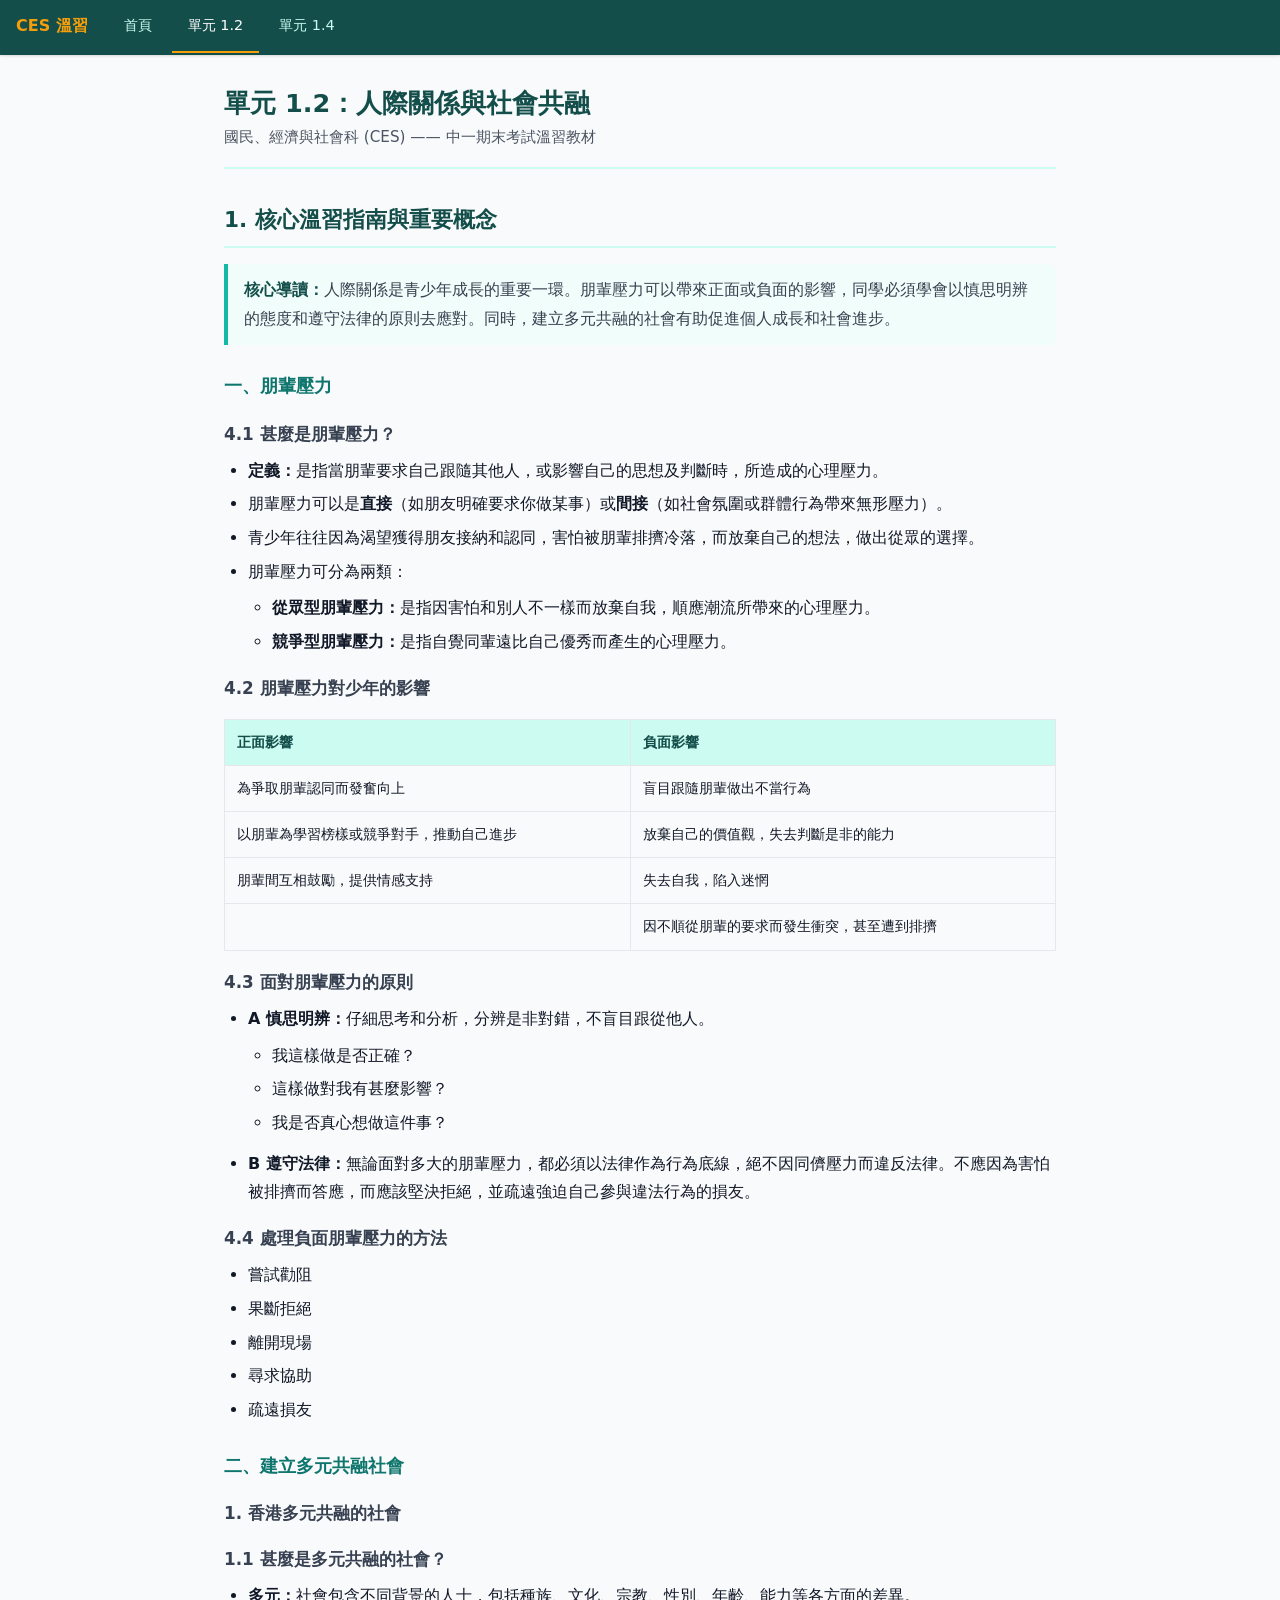
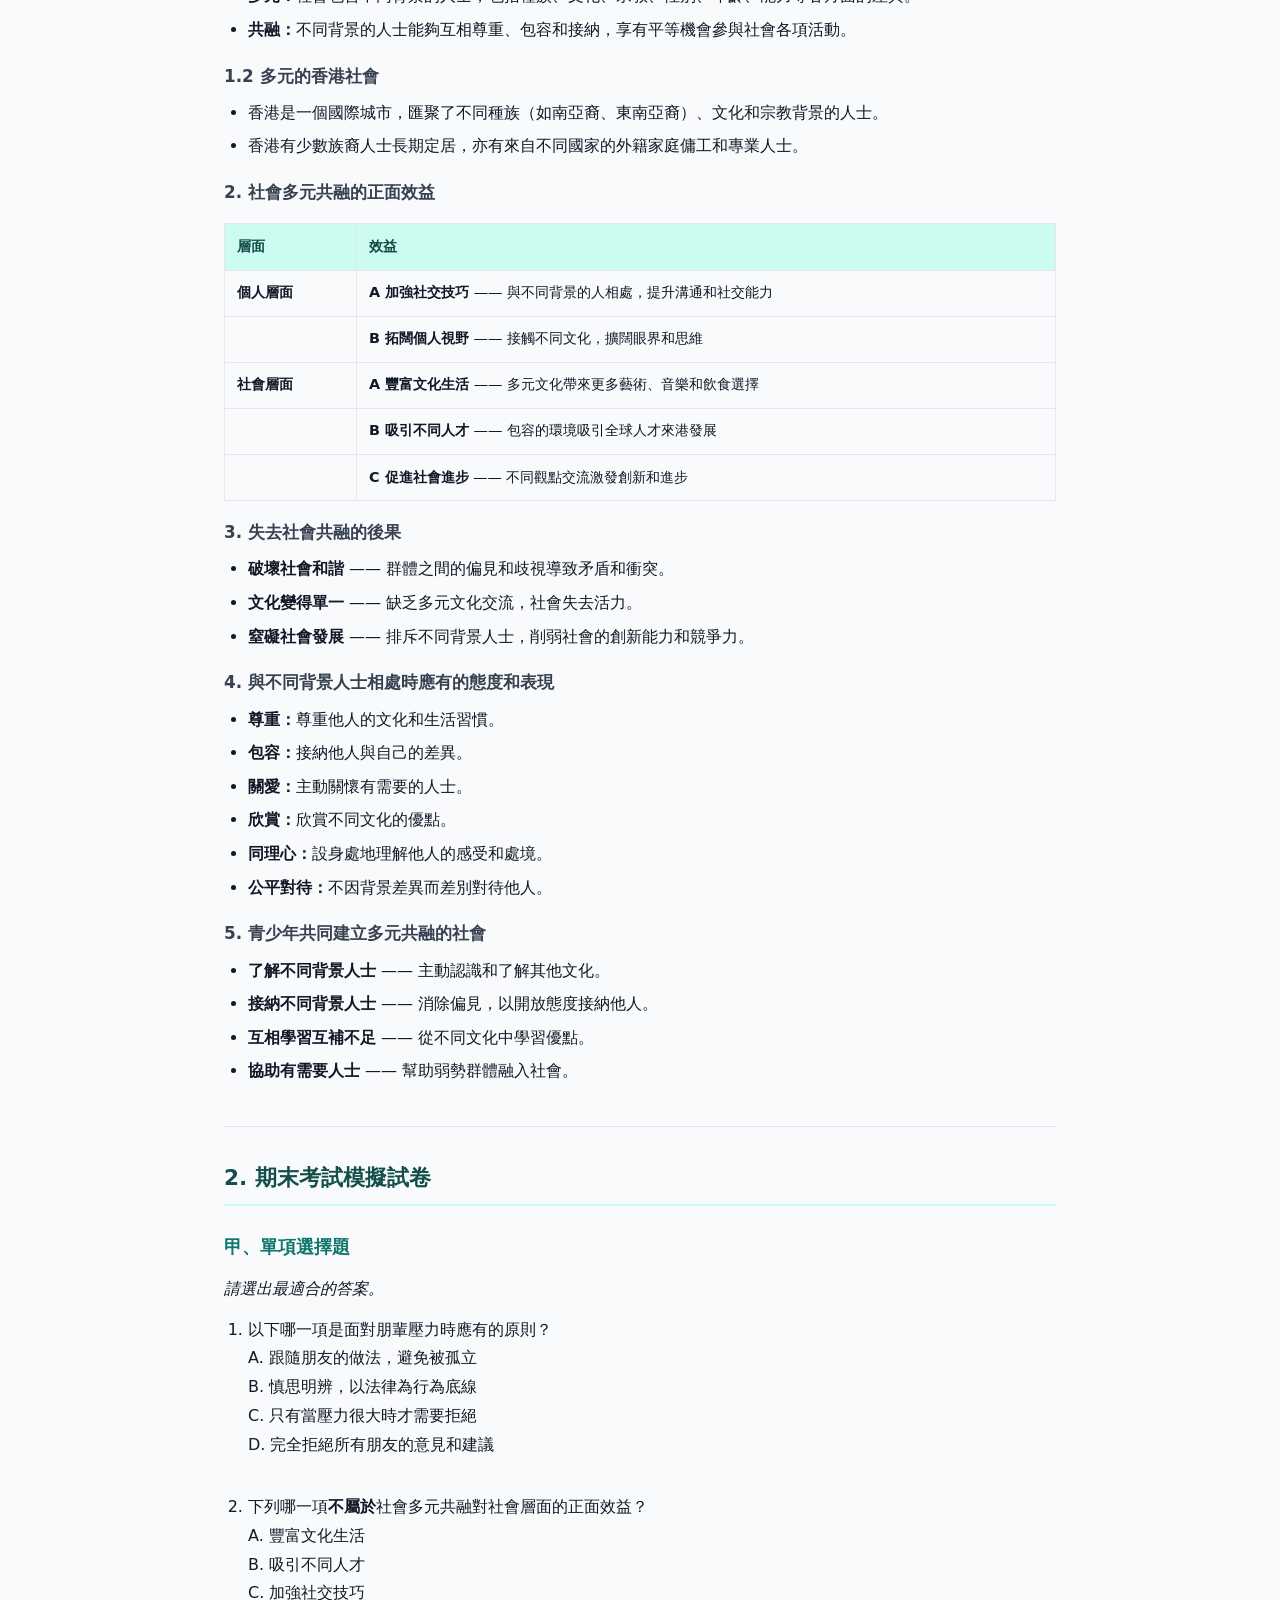
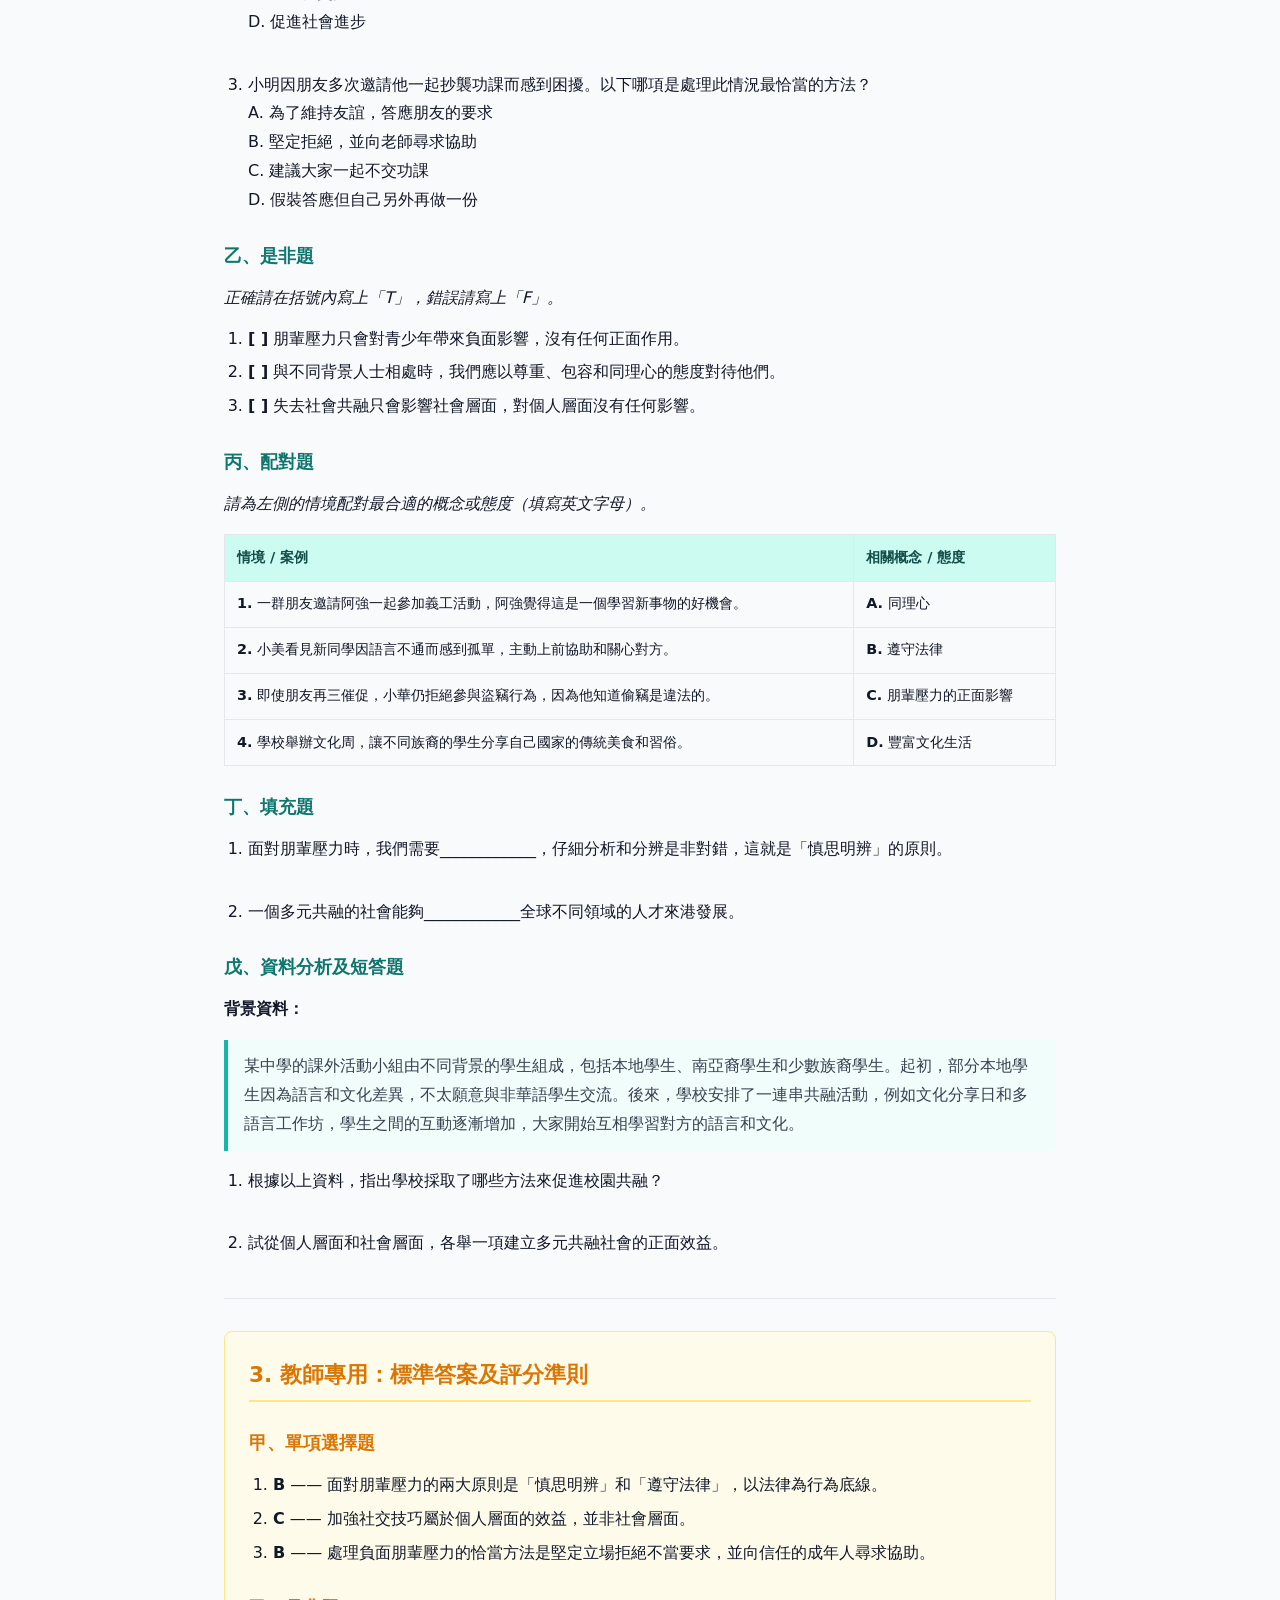
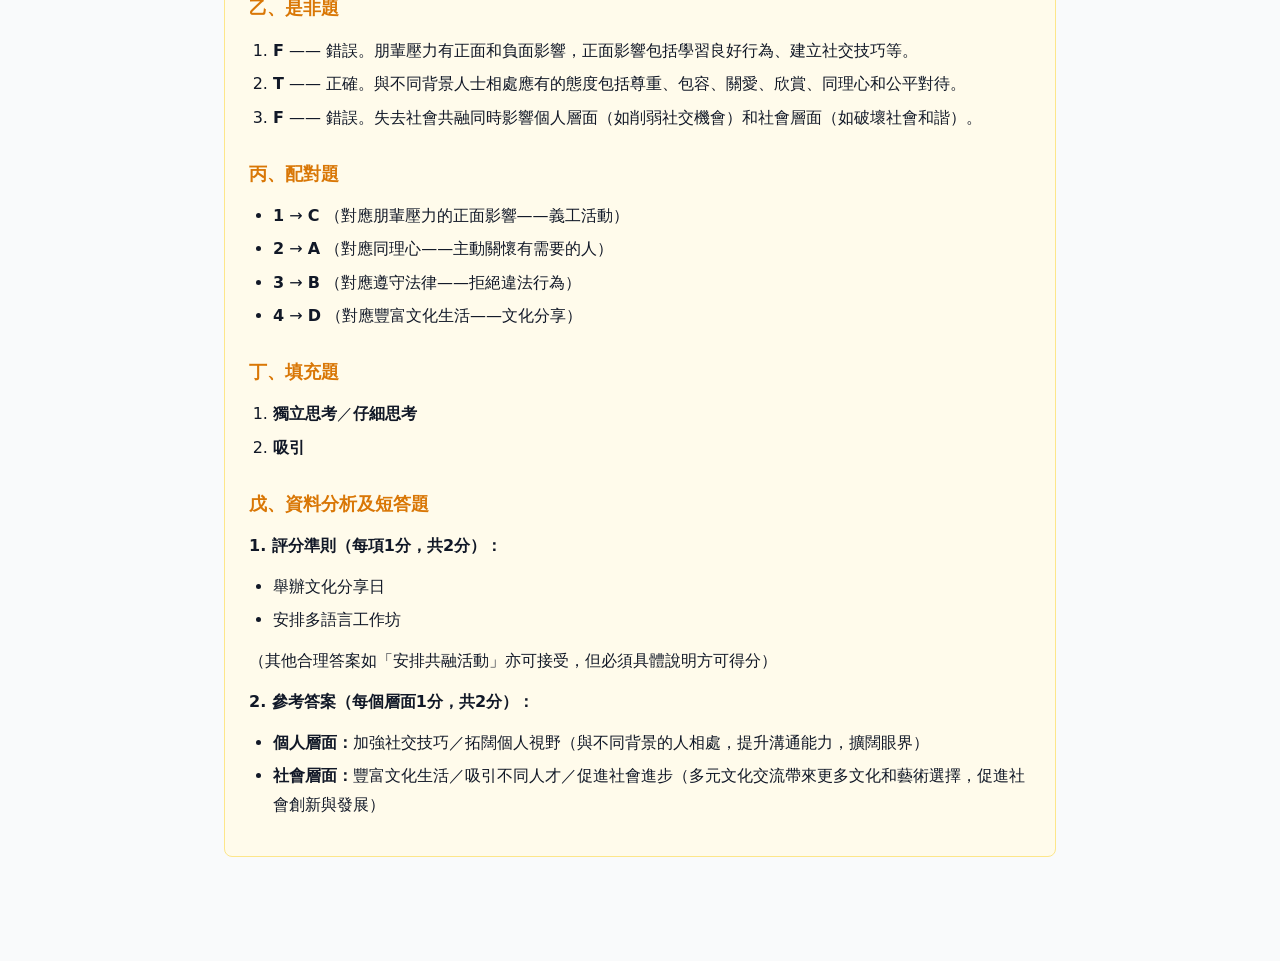
==== units/unit1-2.html @ 9569ae77 "Initial commit: CES study materials with PWA site" ====
<!DOCTYPE html>
<html lang="zh-HK">
<head>
  <meta charset="UTF-8">
  <meta name="viewport" content="width=device-width, initial-scale=1.0">
  <title>單元 1.2 — 人際關係與社會共融 | CES 溫習</title>
  <link rel="stylesheet" href="../styles/main.css">
  <link rel="manifest" href="../manifest.json">
  <meta name="theme-color" content="#134e4a">
  <link rel="icon" href="data:image/svg+xml,%3Csvg xmlns='http://www.w3.org/2000/svg' viewBox='0 0 32 32'%3E%3Crect width='32' height='32' rx='6' fill='%23134e4a'/%3E%3Ctext x='16' y='24' text-anchor='middle' font-size='20' font-family='sans-serif' font-weight='bold' fill='%23f59e0b'%3EC%3C/text%3E%3C/svg%3E">
  <script>
    if ('serviceWorker' in navigator) {
      window.addEventListener('load', () => {
        navigator.serviceWorker.register('../sw.js');
      });
    }
  </script>
</head>
<body>

<nav class="top-nav">
  <span class="brand">CES 溫習</span>
  <a href="../index.html">首頁</a>
  <a href="unit1-2.html" class="active">單元 1.2</a>
  <a href="unit1-4.html">單元 1.4</a>
</nav>

<div class="container">

  <div class="page-header">
    <h1>單元 1.2：人際關係與社會共融</h1>
    <div class="subtitle">國民、經濟與社會科 (CES) —— 中一期末考試溫習教材</div>
  </div>

  <section>
    <h2>1. 核心溫習指南與重要概念</h2>

    <blockquote><strong>核心導讀：</strong>人際關係是青少年成長的重要一環。朋輩壓力可以帶來正面或負面的影響，同學必須學會以慎思明辨的態度和遵守法律的原則去應對。同時，建立多元共融的社會有助促進個人成長和社會進步。</blockquote>

    <h3>一、朋輩壓力</h3>

    <h4>4.1 甚麼是朋輩壓力？</h4>
    <ul>
      <li><strong>定義：</strong>是指當朋輩要求自己跟隨其他人，或影響自己的思想及判斷時，所造成的心理壓力。</li>
      <li>朋輩壓力可以是<strong>直接</strong>（如朋友明確要求你做某事）或<strong>間接</strong>（如社會氛圍或群體行為帶來無形壓力）。</li>
      <li>青少年往往因為渴望獲得朋友接納和認同，害怕被朋輩排擠冷落，而放棄自己的想法，做出從眾的選擇。</li>
      <li>朋輩壓力可分為兩類：
        <ul>
          <li><strong>從眾型朋輩壓力：</strong>是指因害怕和別人不一樣而放棄自我，順應潮流所帶來的心理壓力。</li>
          <li><strong>競爭型朋輩壓力：</strong>是指自覺同輩遠比自己優秀而產生的心理壓力。</li>
        </ul>
      </li>
    </ul>

    <h4>4.2 朋輩壓力對少年的影響</h4>
    <table>
      <thead><tr><th>正面影響</th><th>負面影響</th></tr></thead>
      <tbody>
        <tr><td>為爭取朋輩認同而發奮向上</td><td>盲目跟隨朋輩做出不當行為</td></tr>
        <tr><td>以朋輩為學習榜樣或競爭對手，推動自己進步</td><td>放棄自己的價值觀，失去判斷是非的能力</td></tr>
        <tr><td>朋輩間互相鼓勵，提供情感支持</td><td>失去自我，陷入迷惘</td></tr>
        <tr><td></td><td>因不順從朋輩的要求而發生衝突，甚至遭到排擠</td></tr>
      </tbody>
    </table>

    <h4>4.3 面對朋輩壓力的原則</h4>
    <ul>
      <li><strong>A 慎思明辨：</strong>仔細思考和分析，分辨是非對錯，不盲目跟從他人。
        <ul>
          <li>我這樣做是否正確？</li>
          <li>這樣做對我有甚麼影響？</li>
          <li>我是否真心想做這件事？</li>
        </ul>
      </li>
      <li><strong>B 遵守法律：</strong>無論面對多大的朋輩壓力，都必須以法律作為行為底線，絕不因同儕壓力而違反法律。不應因為害怕被排擠而答應，而應該堅決拒絕，並疏遠強迫自己參與違法行為的損友。</li>
    </ul>

    <h4>4.4 處理負面朋輩壓力的方法</h4>
    <ul>
      <li>嘗試勸阻</li>
      <li>果斷拒絕</li>
      <li>離開現場</li>
      <li>尋求協助</li>
      <li>疏遠損友</li>
    </ul>

    <h3>二、建立多元共融社會</h3>

    <h4>1. 香港多元共融的社會</h4>

    <h4>1.1 甚麼是多元共融的社會？</h4>
    <ul>
      <li><strong>多元：</strong>社會包含不同背景的人士，包括種族、文化、宗教、性別、年齡、能力等各方面的差異。</li>
      <li><strong>共融：</strong>不同背景的人士能夠互相尊重、包容和接納，享有平等機會參與社會各項活動。</li>
    </ul>

    <h4>1.2 多元的香港社會</h4>
    <ul>
      <li>香港是一個國際城市，匯聚了不同種族（如南亞裔、東南亞裔）、文化和宗教背景的人士。</li>
      <li>香港有少數族裔人士長期定居，亦有來自不同國家的外籍家庭傭工和專業人士。</li>
    </ul>

    <h4>2. 社會多元共融的正面效益</h4>
    <table>
      <thead><tr><th>層面</th><th>效益</th></tr></thead>
      <tbody>
        <tr><td><strong>個人層面</strong></td><td><strong>A 加強社交技巧</strong> —— 與不同背景的人相處，提升溝通和社交能力</td></tr>
        <tr><td></td><td><strong>B 拓闊個人視野</strong> —— 接觸不同文化，擴闊眼界和思維</td></tr>
        <tr><td><strong>社會層面</strong></td><td><strong>A 豐富文化生活</strong> —— 多元文化帶來更多藝術、音樂和飲食選擇</td></tr>
        <tr><td></td><td><strong>B 吸引不同人才</strong> —— 包容的環境吸引全球人才來港發展</td></tr>
        <tr><td></td><td><strong>C 促進社會進步</strong> —— 不同觀點交流激發創新和進步</td></tr>
      </tbody>
    </table>

    <h4>3. 失去社會共融的後果</h4>
    <ul>
      <li><strong>破壞社會和諧</strong> —— 群體之間的偏見和歧視導致矛盾和衝突。</li>
      <li><strong>文化變得單一</strong> —— 缺乏多元文化交流，社會失去活力。</li>
      <li><strong>窒礙社會發展</strong> —— 排斥不同背景人士，削弱社會的創新能力和競爭力。</li>
    </ul>

    <h4>4. 與不同背景人士相處時應有的態度和表現</h4>
    <ul>
      <li><strong>尊重：</strong>尊重他人的文化和生活習慣。</li>
      <li><strong>包容：</strong>接納他人與自己的差異。</li>
      <li><strong>關愛：</strong>主動關懷有需要的人士。</li>
      <li><strong>欣賞：</strong>欣賞不同文化的優點。</li>
      <li><strong>同理心：</strong>設身處地理解他人的感受和處境。</li>
      <li><strong>公平對待：</strong>不因背景差異而差別對待他人。</li>
    </ul>

    <h4>5. 青少年共同建立多元共融的社會</h4>
    <ul>
      <li><strong>了解不同背景人士</strong> —— 主動認識和了解其他文化。</li>
      <li><strong>接納不同背景人士</strong> —— 消除偏見，以開放態度接納他人。</li>
      <li><strong>互相學習互補不足</strong> —— 從不同文化中學習優點。</li>
      <li><strong>協助有需要人士</strong> —— 幫助弱勢群體融入社會。</li>
    </ul>
  </section>

  <hr>

  <section>
    <h2>2. 期末考試模擬試卷</h2>

    <h3>甲、單項選擇題</h3>
    <p><em>請選出最適合的答案。</em></p>

    <ol>
      <li>以下哪一項是面對朋輩壓力時應有的原則？<br>
        A. 跟隨朋友的做法，避免被孤立<br>
        B. 慎思明辨，以法律為行為底線<br>
        C. 只有當壓力很大時才需要拒絕<br>
        D. 完全拒絕所有朋友的意見和建議
      </li>
      <br>
      <li>下列哪一項<strong>不屬於</strong>社會多元共融對社會層面的正面效益？<br>
        A. 豐富文化生活<br>
        B. 吸引不同人才<br>
        C. 加強社交技巧<br>
        D. 促進社會進步
      </li>
      <br>
      <li>小明因朋友多次邀請他一起抄襲功課而感到困擾。以下哪項是處理此情況最恰當的方法？<br>
        A. 為了維持友誼，答應朋友的要求<br>
        B. 堅定拒絕，並向老師尋求協助<br>
        C. 建議大家一起不交功課<br>
        D. 假裝答應但自己另外再做一份
      </li>
    </ol>

    <h3>乙、是非題</h3>
    <p><em>正確請在括號內寫上「T」，錯誤請寫上「F」。</em></p>

    <ol>
      <li><strong>[ ]</strong> 朋輩壓力只會對青少年帶來負面影響，沒有任何正面作用。</li>
      <li><strong>[ ]</strong> 與不同背景人士相處時，我們應以尊重、包容和同理心的態度對待他們。</li>
      <li><strong>[ ]</strong> 失去社會共融只會影響社會層面，對個人層面沒有任何影響。</li>
    </ol>

    <h3>丙、配對題</h3>
    <p><em>請為左側的情境配對最合適的概念或態度（填寫英文字母）。</em></p>

    <table>
      <thead><tr><th>情境 / 案例</th><th>相關概念 / 態度</th></tr></thead>
      <tbody>
        <tr><td><strong>1.</strong> 一群朋友邀請阿強一起參加義工活動，阿強覺得這是一個學習新事物的好機會。</td><td><strong>A.</strong> 同理心</td></tr>
        <tr><td><strong>2.</strong> 小美看見新同學因語言不通而感到孤單，主動上前協助和關心對方。</td><td><strong>B.</strong> 遵守法律</td></tr>
        <tr><td><strong>3.</strong> 即使朋友再三催促，小華仍拒絕參與盜竊行為，因為他知道偷竊是違法的。</td><td><strong>C.</strong> 朋輩壓力的正面影響</td></tr>
        <tr><td><strong>4.</strong> 學校舉辦文化周，讓不同族裔的學生分享自己國家的傳統美食和習俗。</td><td><strong>D.</strong> 豐富文化生活</td></tr>
      </tbody>
    </table>

    <h3>丁、填充題</h3>

    <ol>
      <li>面對朋輩壓力時，我們需要____________，仔細分析和分辨是非對錯，這就是「慎思明辨」的原則。</li>
      <br>
      <li>一個多元共融的社會能夠____________全球不同領域的人才來港發展。</li>
    </ol>

    <h3>戊、資料分析及短答題</h3>

    <p><strong>背景資料：</strong></p>
    <blockquote>某中學的課外活動小組由不同背景的學生組成，包括本地學生、南亞裔學生和少數族裔學生。起初，部分本地學生因為語言和文化差異，不太願意與非華語學生交流。後來，學校安排了一連串共融活動，例如文化分享日和多語言工作坊，學生之間的互動逐漸增加，大家開始互相學習對方的語言和文化。</blockquote>

    <ol>
      <li>根據以上資料，指出學校採取了哪些方法來促進校園共融？</li>
      <br>
      <li>試從個人層面和社會層面，各舉一項建立多元共融社會的正面效益。</li>
    </ol>
  </section>

  <hr>

  <section class="answer-key">
    <h2>3. 教師專用：標準答案及評分準則</h2>

    <h3>甲、單項選擇題</h3>
    <ol>
      <li><strong>B</strong> —— 面對朋輩壓力的兩大原則是「慎思明辨」和「遵守法律」，以法律為行為底線。</li>
      <li><strong>C</strong> —— 加強社交技巧屬於個人層面的效益，並非社會層面。</li>
      <li><strong>B</strong> —— 處理負面朋輩壓力的恰當方法是堅定立場拒絕不當要求，並向信任的成年人尋求協助。</li>
    </ol>

    <h3>乙、是非題</h3>
    <ol>
      <li><strong>F</strong> —— 錯誤。朋輩壓力有正面和負面影響，正面影響包括學習良好行為、建立社交技巧等。</li>
      <li><strong>T</strong> —— 正確。與不同背景人士相處應有的態度包括尊重、包容、關愛、欣賞、同理心和公平對待。</li>
      <li><strong>F</strong> —— 錯誤。失去社會共融同時影響個人層面（如削弱社交機會）和社會層面（如破壞社會和諧）。</li>
    </ol>

    <h3>丙、配對題</h3>
    <ul>
      <li><strong>1</strong> → <strong>C</strong> （對應朋輩壓力的正面影響——義工活動）</li>
      <li><strong>2</strong> → <strong>A</strong> （對應同理心——主動關懷有需要的人）</li>
      <li><strong>3</strong> → <strong>B</strong> （對應遵守法律——拒絕違法行為）</li>
      <li><strong>4</strong> → <strong>D</strong> （對應豐富文化生活——文化分享）</li>
    </ul>

    <h3>丁、填充題</h3>
    <ol>
      <li><strong>獨立思考</strong>／<strong>仔細思考</strong></li>
      <li><strong>吸引</strong></li>
    </ol>

    <h3>戊、資料分析及短答題</h3>

    <p><strong>1. 評分準則（每項1分，共2分）：</strong></p>
    <ul>
      <li>舉辦文化分享日</li>
      <li>安排多語言工作坊</li>
    </ul>
    <p>（其他合理答案如「安排共融活動」亦可接受，但必須具體說明方可得分）</p>

    <p><strong>2. 參考答案（每個層面1分，共2分）：</strong></p>
    <ul>
      <li><strong>個人層面：</strong>加強社交技巧／拓闊個人視野（與不同背景的人相處，提升溝通能力，擴闊眼界）</li>
      <li><strong>社會層面：</strong>豐富文化生活／吸引不同人才／促進社會進步（多元文化交流帶來更多文化和藝術選擇，促進社會創新與發展）</li>
    </ul>
  </section>

</div>

</body>
</html>
---- styles/main.css ----
:root {
  --teal-900: #134e4a;
  --teal-700: #0f766e;
  --teal-600: #0d9488;
  --teal-500: #14b8a6;
  --teal-100: #ccfbf1;
  --teal-50: #f0fdfa;
  --warm-600: #d97706;
  --warm-500: #f59e0b;
  --warm-200: #fde68a;
  --warm-50: #fffbeb;
  --gray-900: #111827;
  --gray-700: #374151;
  --gray-600: #4b5563;
  --gray-400: #9ca3af;
  --gray-200: #e5e7eb;
  --gray-100: #f3f4f6;
  --gray-50: #f9fafb;
  --white: #ffffff;
  --radius: 8px;
  --shadow: 0 1px 3px rgba(0,0,0,.1), 0 1px 2px rgba(0,0,0,.06);
  --shadow-lg: 0 4px 6px rgba(0,0,0,.07), 0 10px 15px rgba(0,0,0,.1);
}

*, *::before, *::after { box-sizing: border-box; margin: 0; padding: 0; }

html { font-size: 16px; scroll-behavior: smooth; }

body {
  font-family: "Noto Sans TC", "Microsoft JhengHei", "PingFang TC", system-ui, -apple-system, sans-serif;
  color: var(--gray-900);
  background: var(--gray-50);
  line-height: 1.8;
}

a { color: var(--teal-700); text-decoration: none; }
a:hover { color: var(--teal-600); text-decoration: underline; }

/* ── Nav ── */
.top-nav {
  background: var(--teal-900);
  color: var(--white);
  padding: 0 1rem;
  display: flex;
  align-items: center;
  gap: .25rem;
  overflow-x: auto;
  position: sticky;
  top: 0;
  z-index: 100;
  box-shadow: var(--shadow);
}
.top-nav a {
  color: var(--teal-100);
  padding: .75rem 1rem;
  white-space: nowrap;
  border-bottom: 2px solid transparent;
  transition: .15s;
  font-size: .9rem;
}
.top-nav a:hover,
.top-nav a.active {
  color: var(--white);
  text-decoration: none;
  border-bottom-color: var(--warm-500);
}
.top-nav .brand {
  font-weight: 700;
  font-size: 1rem;
  padding: .75rem 1rem .75rem 0;
  white-space: nowrap;
  border-bottom: 2px solid transparent;
  color: var(--warm-500);
}

/* ── Layout ── */
.container {
  max-width: 880px;
  margin: 0 auto;
  padding: 2rem 1.5rem 4rem;
}

/* ── Landing Page ── */
.hero {
  text-align: center;
  padding: 3rem 1.5rem 2rem;
}
.hero h1 {
  font-size: 2rem;
  color: var(--teal-900);
  margin-bottom: .5rem;
}
.hero p {
  color: var(--gray-600);
  font-size: 1.05rem;
  max-width: 600px;
  margin: 0 auto;
}

.unit-grid {
  display: grid;
  grid-template-columns: repeat(auto-fill, minmax(260px, 1fr));
  gap: 1.5rem;
  padding: 1rem 1.5rem 3rem;
  max-width: 960px;
  margin: 0 auto;
}

.unit-card {
  background: var(--white);
  border-radius: var(--radius);
  box-shadow: var(--shadow);
  padding: 1.5rem;
  transition: transform .2s, box-shadow .2s;
  border-top: 4px solid var(--teal-500);
  display: flex;
  flex-direction: column;
}
.unit-card:hover {
  transform: translateY(-3px);
  box-shadow: var(--shadow-lg);
}
.unit-card.coming-soon {
  border-top-color: var(--gray-400);
  opacity: .6;
  cursor: default;
}
.unit-card.coming-soon:hover {
  transform: none;
  box-shadow: var(--shadow);
}
.unit-card h2 {
  font-size: 1.15rem;
  color: var(--teal-900);
  margin-bottom: .5rem;
}
.unit-card p {
  color: var(--gray-600);
  font-size: .9rem;
  flex: 1;
  margin-bottom: 1rem;
}
.unit-card .tag {
  display: inline-block;
  font-size: .75rem;
  background: var(--teal-100);
  color: var(--teal-900);
  padding: .15rem .6rem;
  border-radius: 999px;
  align-self: flex-start;
}
.unit-card .tag.soon {
  background: var(--gray-200);
  color: var(--gray-600);
}
.unit-card .btn {
  display: inline-block;
  margin-top: auto;
  background: var(--teal-700);
  color: var(--white);
  padding: .5rem 1.25rem;
  border-radius: var(--radius);
  font-size: .9rem;
  text-align: center;
  transition: background .15s;
  align-self: flex-start;
}
.unit-card .btn:hover {
  background: var(--teal-900);
  text-decoration: none;
}

/* ── Study Guide ── */
.page-header {
  margin-bottom: 2rem;
  padding-bottom: 1rem;
  border-bottom: 2px solid var(--teal-100);
}
.page-header h1 {
  font-size: 1.6rem;
  color: var(--teal-900);
  line-height: 1.3;
}
.page-header .subtitle {
  color: var(--gray-600);
  font-size: .95rem;
  margin-top: .25rem;
}

section { margin-bottom: 2.5rem; }

h2 {
  font-size: 1.35rem;
  color: var(--teal-900);
  margin-bottom: 1rem;
  padding-bottom: .35rem;
  border-bottom: 2px solid var(--teal-100);
}

h3 {
  font-size: 1.15rem;
  color: var(--teal-700);
  margin: 1.5rem 0 .75rem;
}

h4 {
  font-size: 1.05rem;
  color: var(--gray-700);
  margin: 1rem 0 .5rem;
}

blockquote {
  background: var(--teal-50);
  border-left: 4px solid var(--teal-500);
  padding: .75rem 1rem;
  margin: 1rem 0;
  border-radius: 0 var(--radius) var(--radius) 0;
  color: var(--gray-700);
}
blockquote strong { color: var(--teal-900); }

p { margin-bottom: .75rem; }

ul, ol { margin: .5rem 0 .75rem 1.5rem; }
li { margin-bottom: .3rem; }

table {
  width: 100%;
  border-collapse: collapse;
  margin: 1rem 0;
  font-size: .9rem;
}
th, td {
  border: 1px solid var(--gray-200);
  padding: .6rem .75rem;
  text-align: left;
  vertical-align: top;
}
th {
  background: var(--teal-100);
  color: var(--teal-900);
  font-weight: 600;
}
tr:nth-child(even) td { background: var(--gray-50); }

hr { border: none; border-top: 1px solid var(--gray-200); margin: 2rem 0; }

.answer-key {
  background: var(--warm-50);
  border: 1px solid var(--warm-200);
  border-radius: var(--radius);
  padding: 1.5rem;
  margin-top: 2rem;
}
.answer-key h2 {
  color: var(--warm-600);
  border-bottom-color: var(--warm-200);
}
.answer-key h3 {
  color: var(--warm-600);
}
.answer-key ol { margin-left: 1.5rem; }

.question-section { margin-bottom: 1.5rem; }
.question-section .q-num { font-weight: 600; color: var(--teal-900); }

/* ── Print ── */
@media print {
  .top-nav { display: none; }
  .container { max-width: 100%; padding: .5in; }
  body { font-size: 12pt; color: #000; background: #fff; }
  .unit-card { break-inside: avoid; }
  .answer-key { background: #f9f9f9; border-color: #ccc; }
}

/* ── Mobile ── */
@media (max-width: 640px) {
  .container { padding: 1.25rem 1rem 3rem; }
  .hero h1 { font-size: 1.5rem; }
  .unit-grid { grid-template-columns: 1fr; padding: 1rem; }
  .page-header h1 { font-size: 1.3rem; }
  .top-nav { font-size: .8rem; }
  .top-nav a { padding: .6rem .6rem; }
}
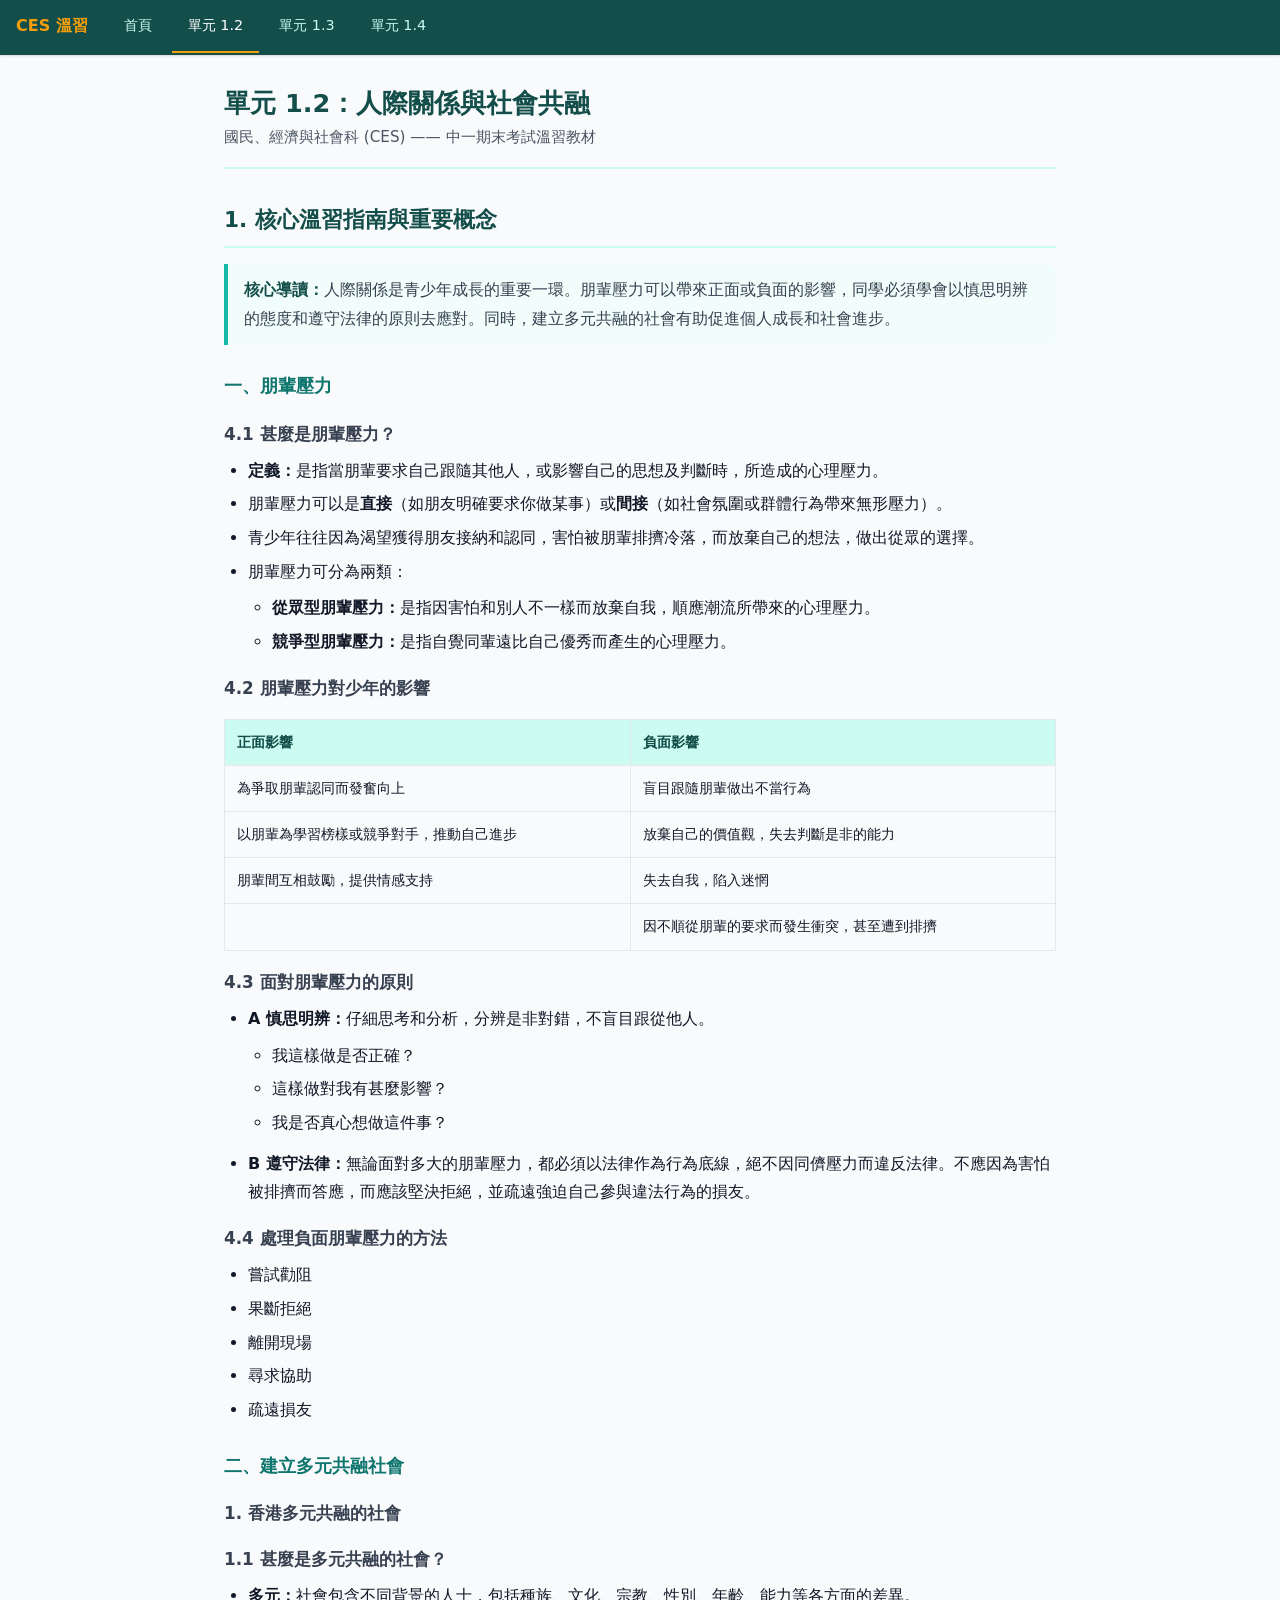
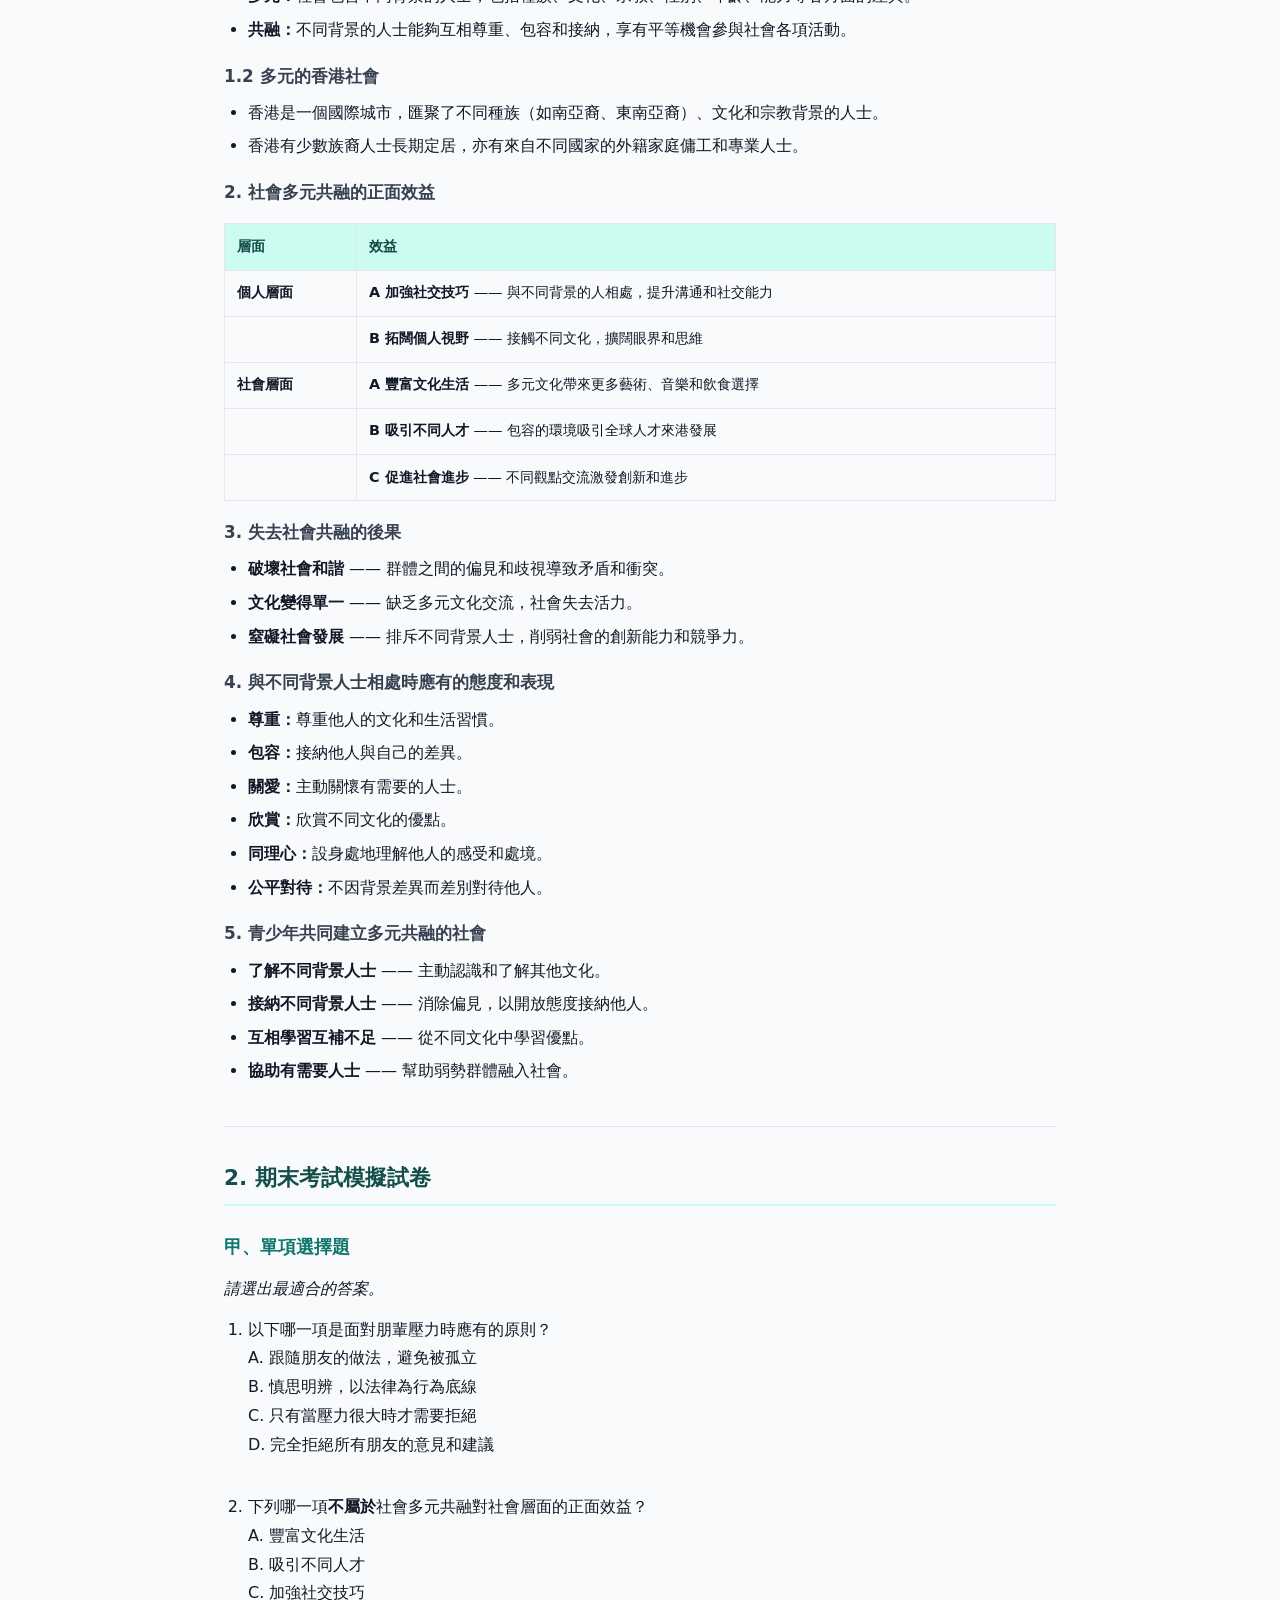
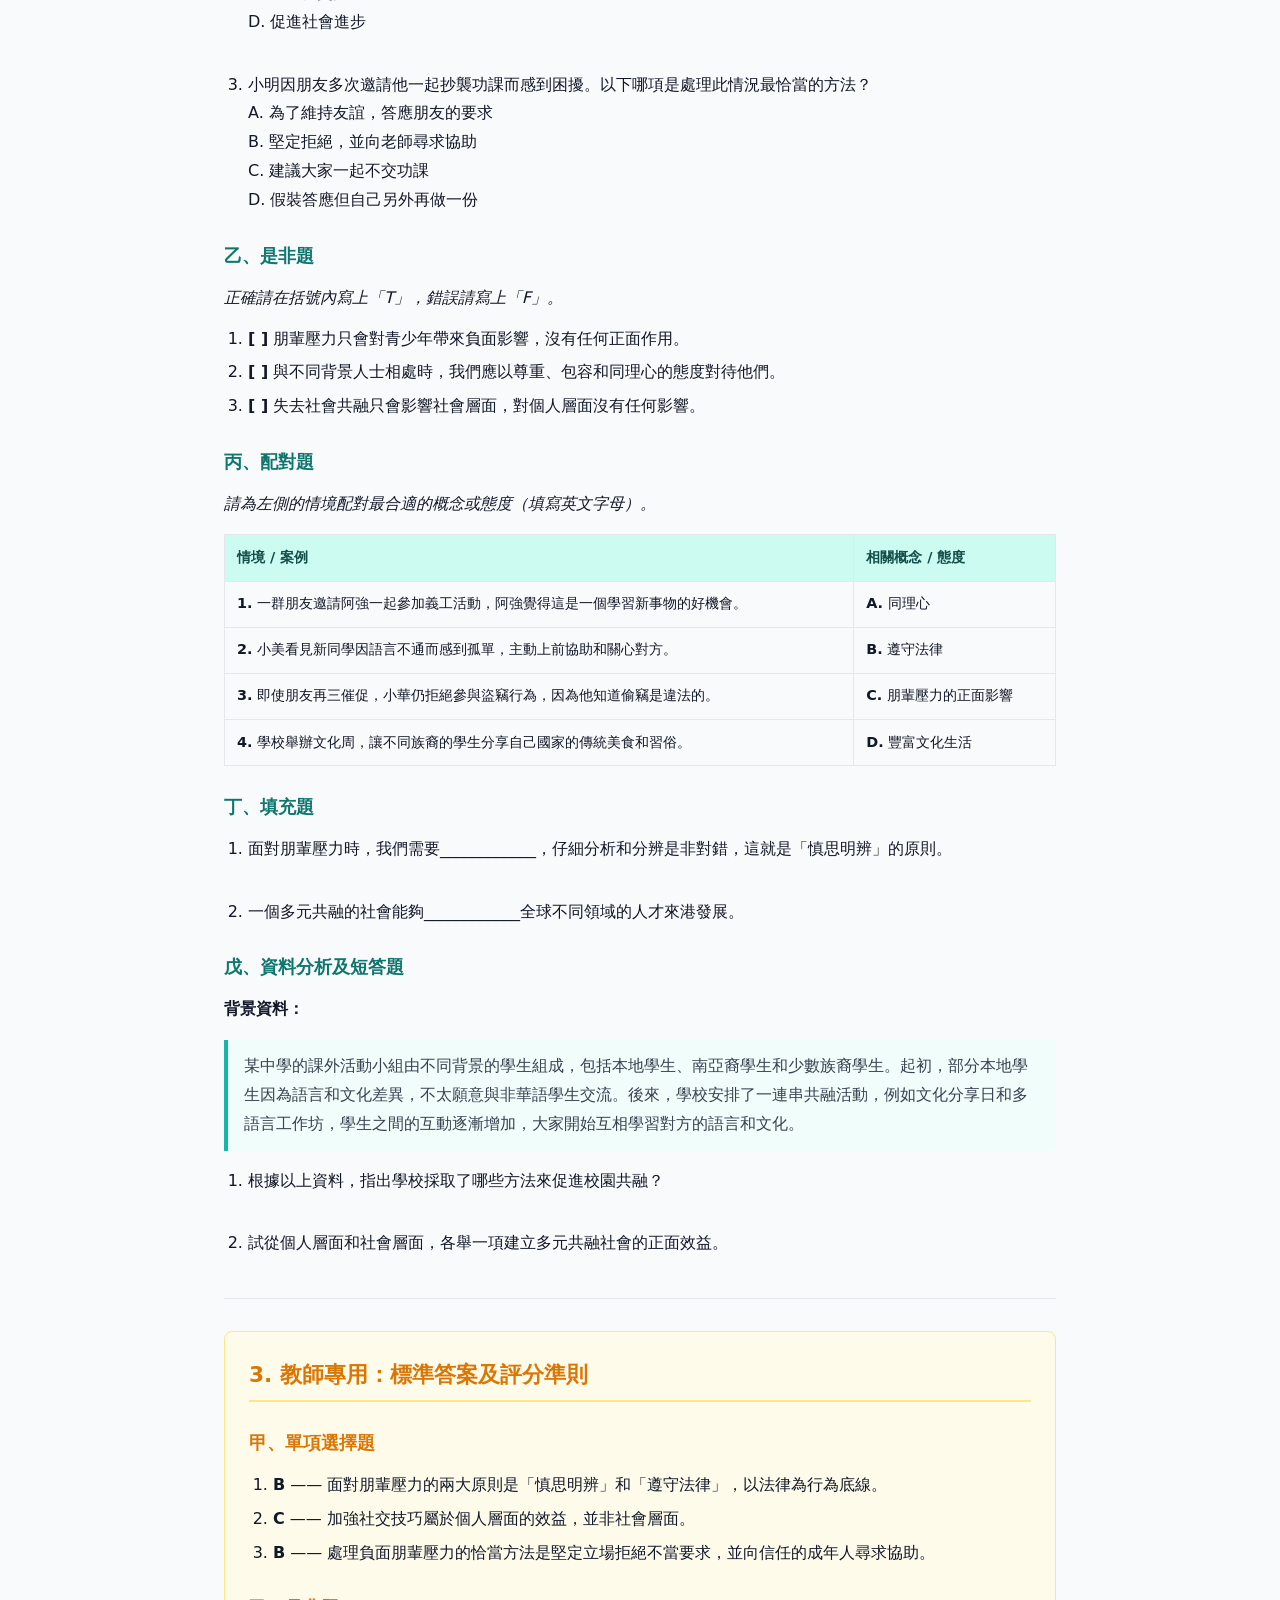
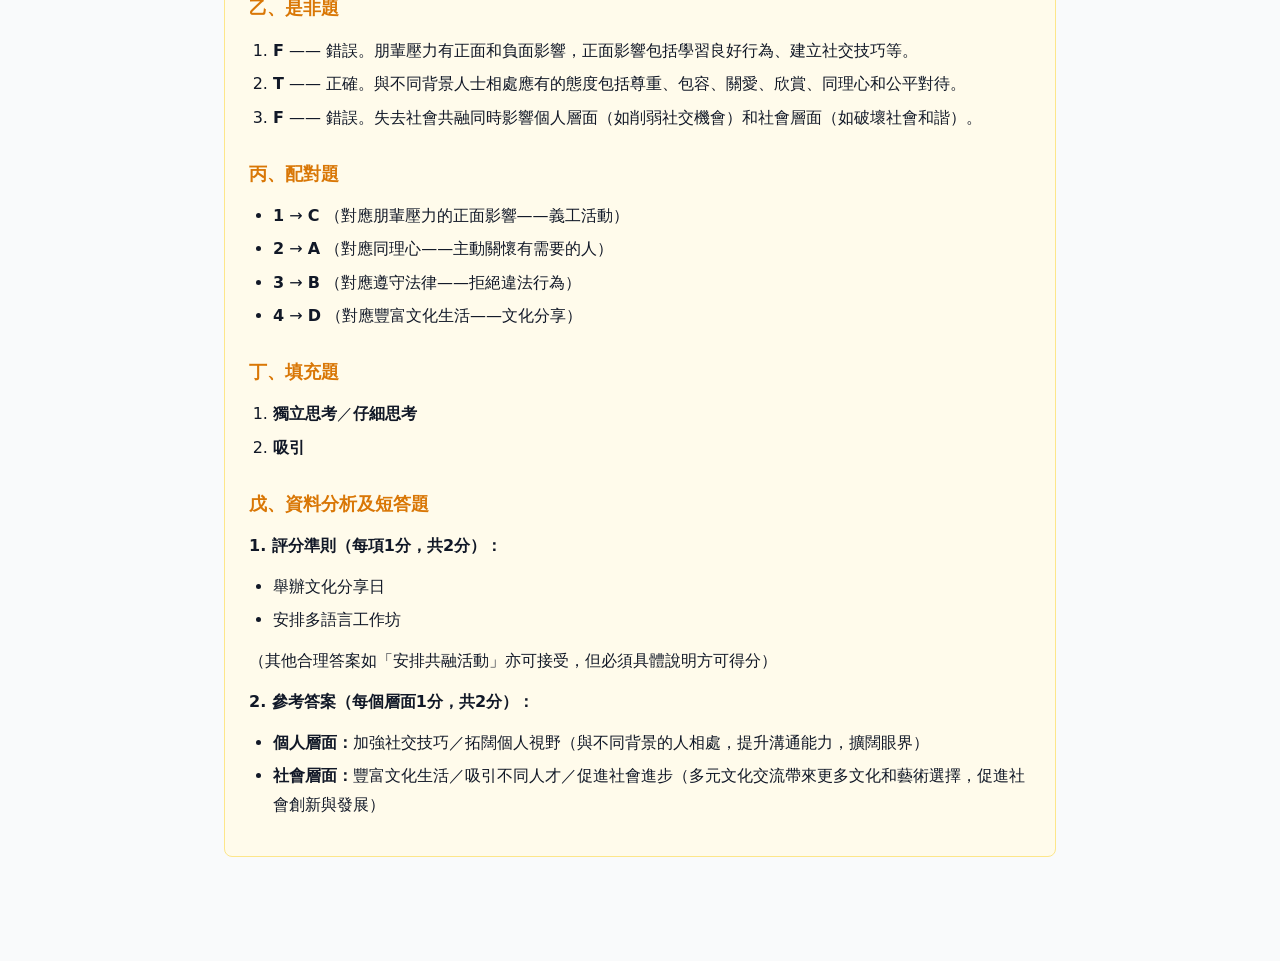
==== commit 98a1bd93: "Add Unit 1.3 (理財教育) study guide with PWA support" ====
--- a/units/unit1-2.html
+++ b/units/unit1-2.html
@@ -7,7 +7,7 @@
   <link rel="stylesheet" href="../styles/main.css">
   <link rel="manifest" href="../manifest.json">
   <meta name="theme-color" content="#134e4a">
-  <link rel="icon" href="data:image/svg+xml,%3Csvg xmlns='http://www.w3.org/2000/svg' viewBox='0 0 32 32'%3E%3Crect width='32' height='32' rx='6' fill='%23134e4a'/%3E%3Ctext x='16' y='24' text-anchor='middle' font-size='20' font-family='sans-serif' font-weight='bold' fill='%23f59e0b'%3EC%3C/text%3E%3C/svg%3E">
+  <link rel="icon" href="../icons/icon-192.png">
   <script>
     if ('serviceWorker' in navigator) {
       window.addEventListener('load', () => {
@@ -22,6 +22,7 @@
   <span class="brand">CES 溫習</span>
   <a href="../index.html">首頁</a>
   <a href="unit1-2.html" class="active">單元 1.2</a>
+  <a href="unit1-3.html">單元 1.3</a>
   <a href="unit1-4.html">單元 1.4</a>
 </nav>
 
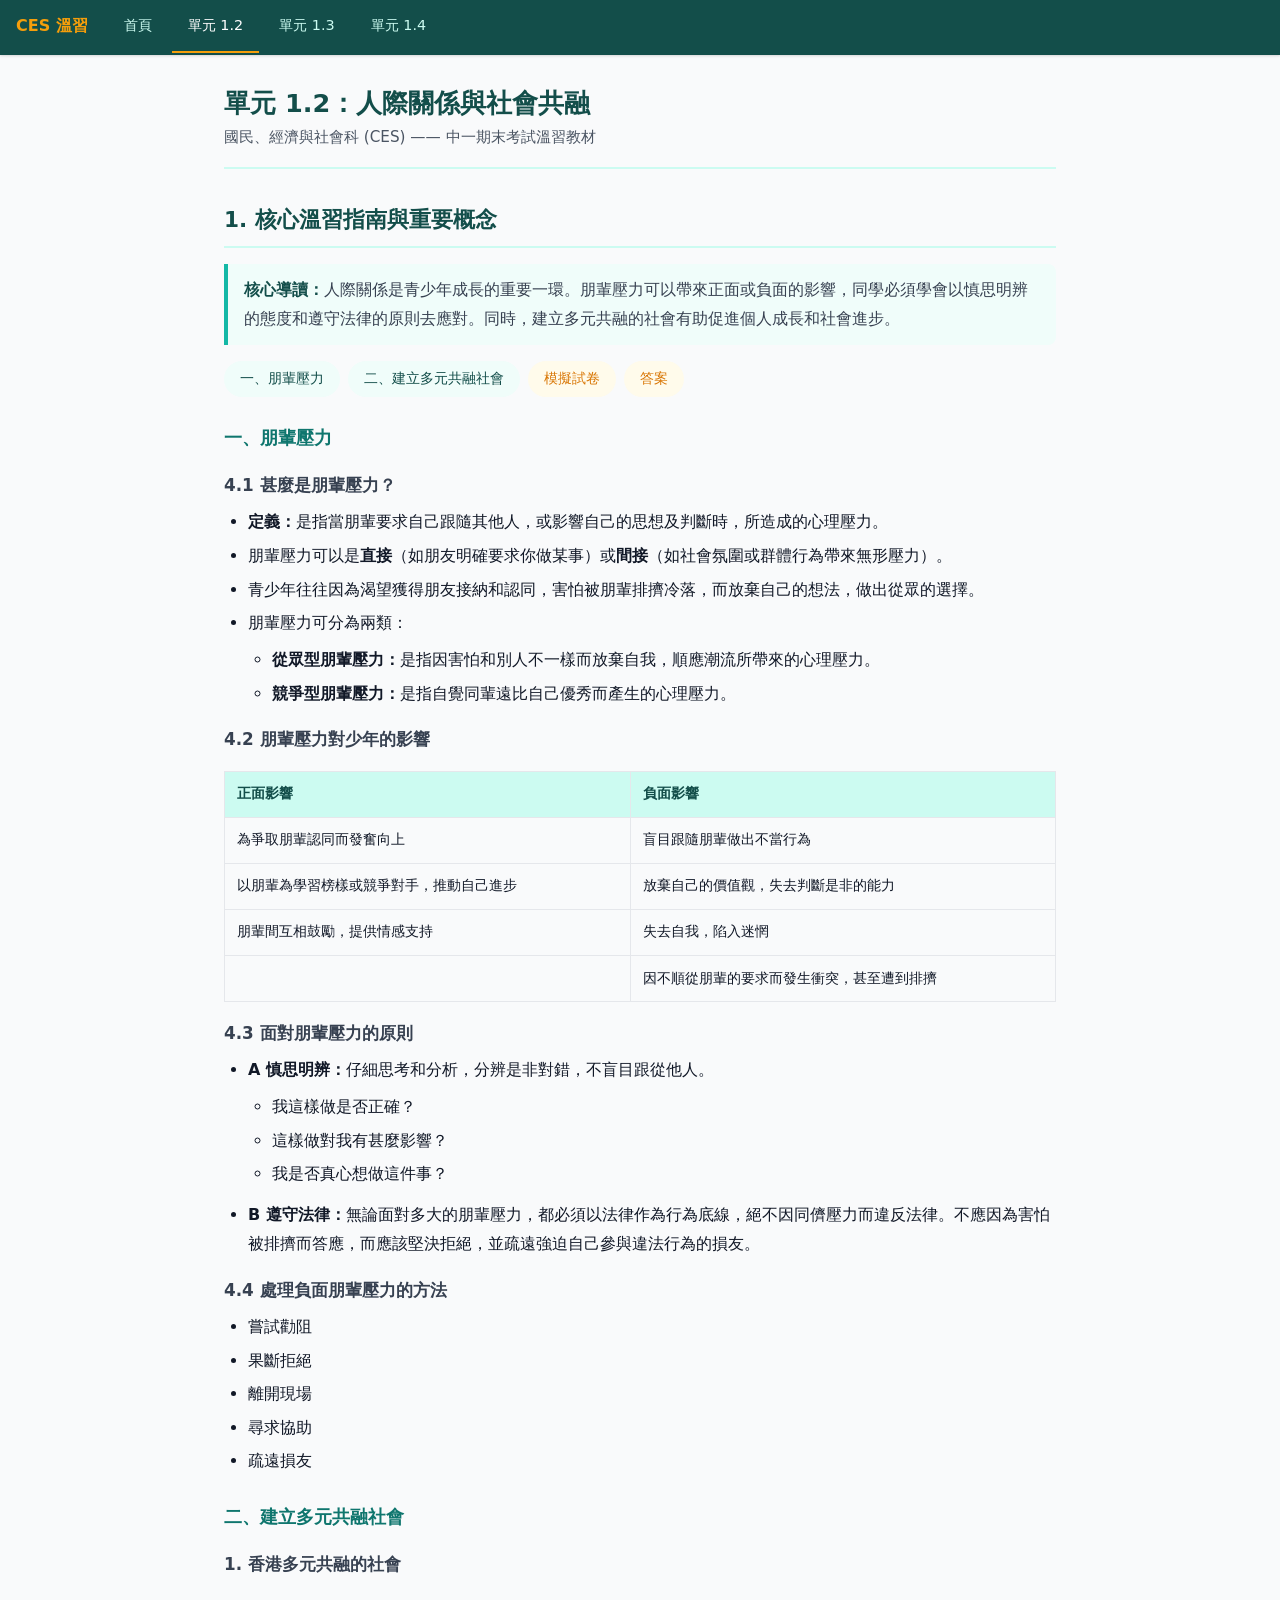
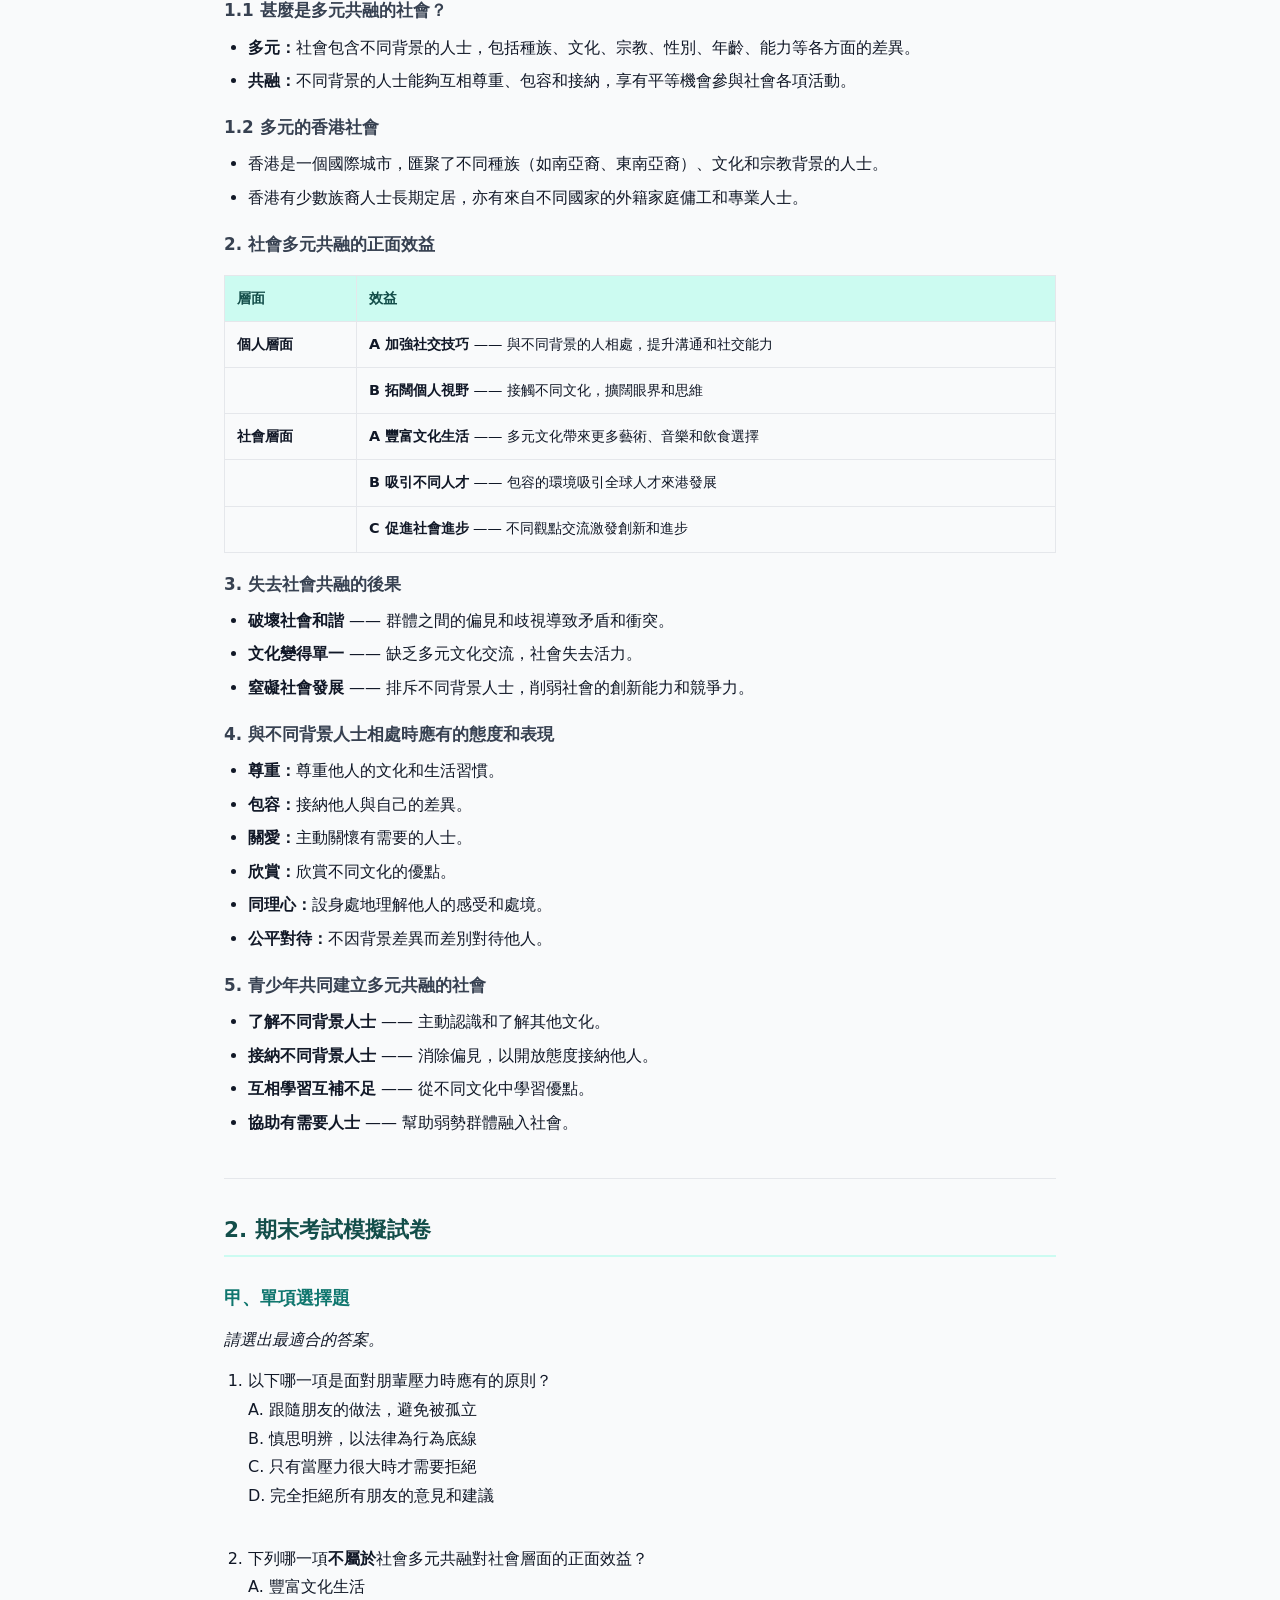
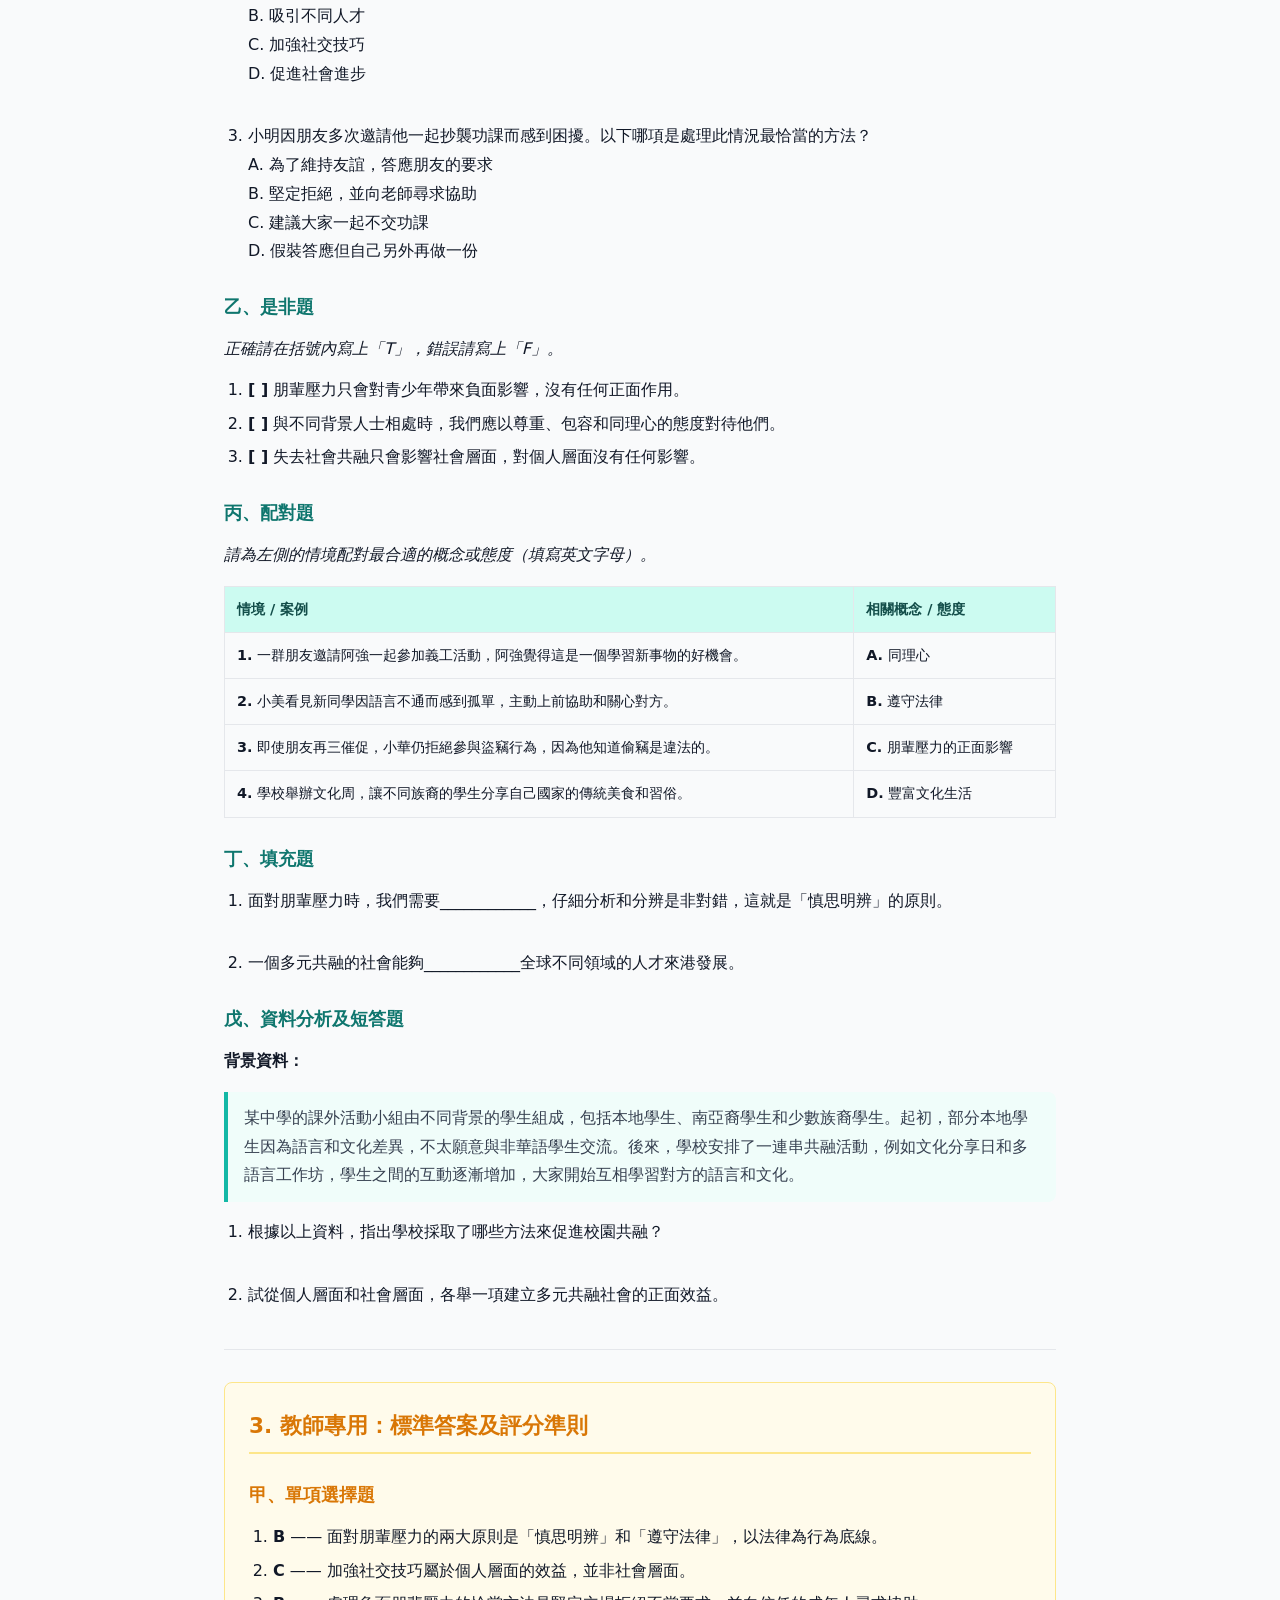
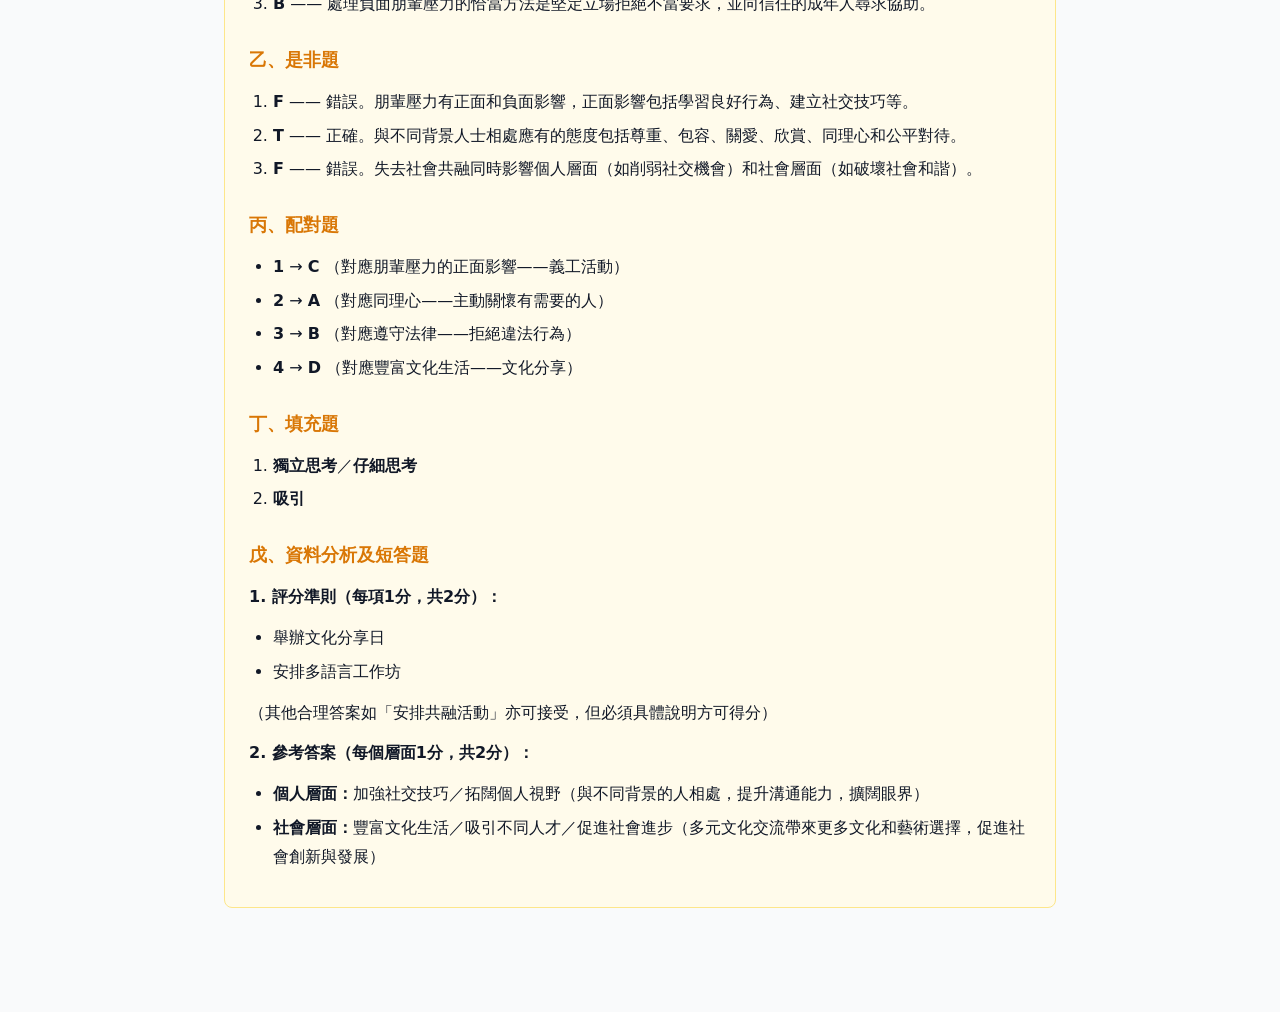
==== commit 43ecda26: "Add internal anchor links (section index) to all unit pages" ====
--- a/units/unit1-2.html
+++ b/units/unit1-2.html
@@ -38,7 +38,14 @@
 
     <blockquote><strong>核心導讀：</strong>人際關係是青少年成長的重要一環。朋輩壓力可以帶來正面或負面的影響，同學必須學會以慎思明辨的態度和遵守法律的原則去應對。同時，建立多元共融的社會有助促進個人成長和社會進步。</blockquote>
 
-    <h3>一、朋輩壓力</h3>
+    <div class="section-index" style="display:flex;flex-wrap:wrap;gap:.5rem;margin:1rem 0 1.5rem;font-size:.9rem">
+      <a href="#peer" style="background:var(--teal-50);padding:.3rem 1rem;border-radius:999px;color:var(--teal-900)">一、朋輩壓力</a>
+      <a href="#inclusive" style="background:var(--teal-50);padding:.3rem 1rem;border-radius:999px;color:var(--teal-900)">二、建立多元共融社會</a>
+      <a href="#exam" style="background:var(--warm-50);padding:.3rem 1rem;border-radius:999px;color:var(--warm-600)">模擬試卷</a>
+      <a href="#answers" style="background:var(--warm-50);padding:.3rem 1rem;border-radius:999px;color:var(--warm-600)">答案</a>
+    </div>
+
+    <h3 id="peer">一、朋輩壓力</h3>
 
     <h4>4.1 甚麼是朋輩壓力？</h4>
     <ul>
@@ -85,7 +92,7 @@
       <li>疏遠損友</li>
     </ul>
 
-    <h3>二、建立多元共融社會</h3>
+    <h3 id="inclusive">二、建立多元共融社會</h3>
 
     <h4>1. 香港多元共融的社會</h4>
 
@@ -142,7 +149,7 @@
   <hr>
 
   <section>
-    <h2>2. 期末考試模擬試卷</h2>
+    <h2 id="exam">2. 期末考試模擬試卷</h2>
 
     <h3>甲、單項選擇題</h3>
     <p><em>請選出最適合的答案。</em></p>
@@ -215,7 +222,7 @@
   <hr>
 
   <section class="answer-key">
-    <h2>3. 教師專用：標準答案及評分準則</h2>
+    <h2 id="answers">3. 教師專用：標準答案及評分準則</h2>
 
     <h3>甲、單項選擇題</h3>
     <ol>
--- a/styles/main.css
+++ b/styles/main.css
@@ -36,6 +36,8 @@
 a { color: var(--teal-700); text-decoration: none; }
 a:hover { color: var(--teal-600); text-decoration: underline; }
 
+[id] { scroll-margin-top: 4rem; }
+
 /* ── Nav ── */
 .top-nav {
   background: var(--teal-900);
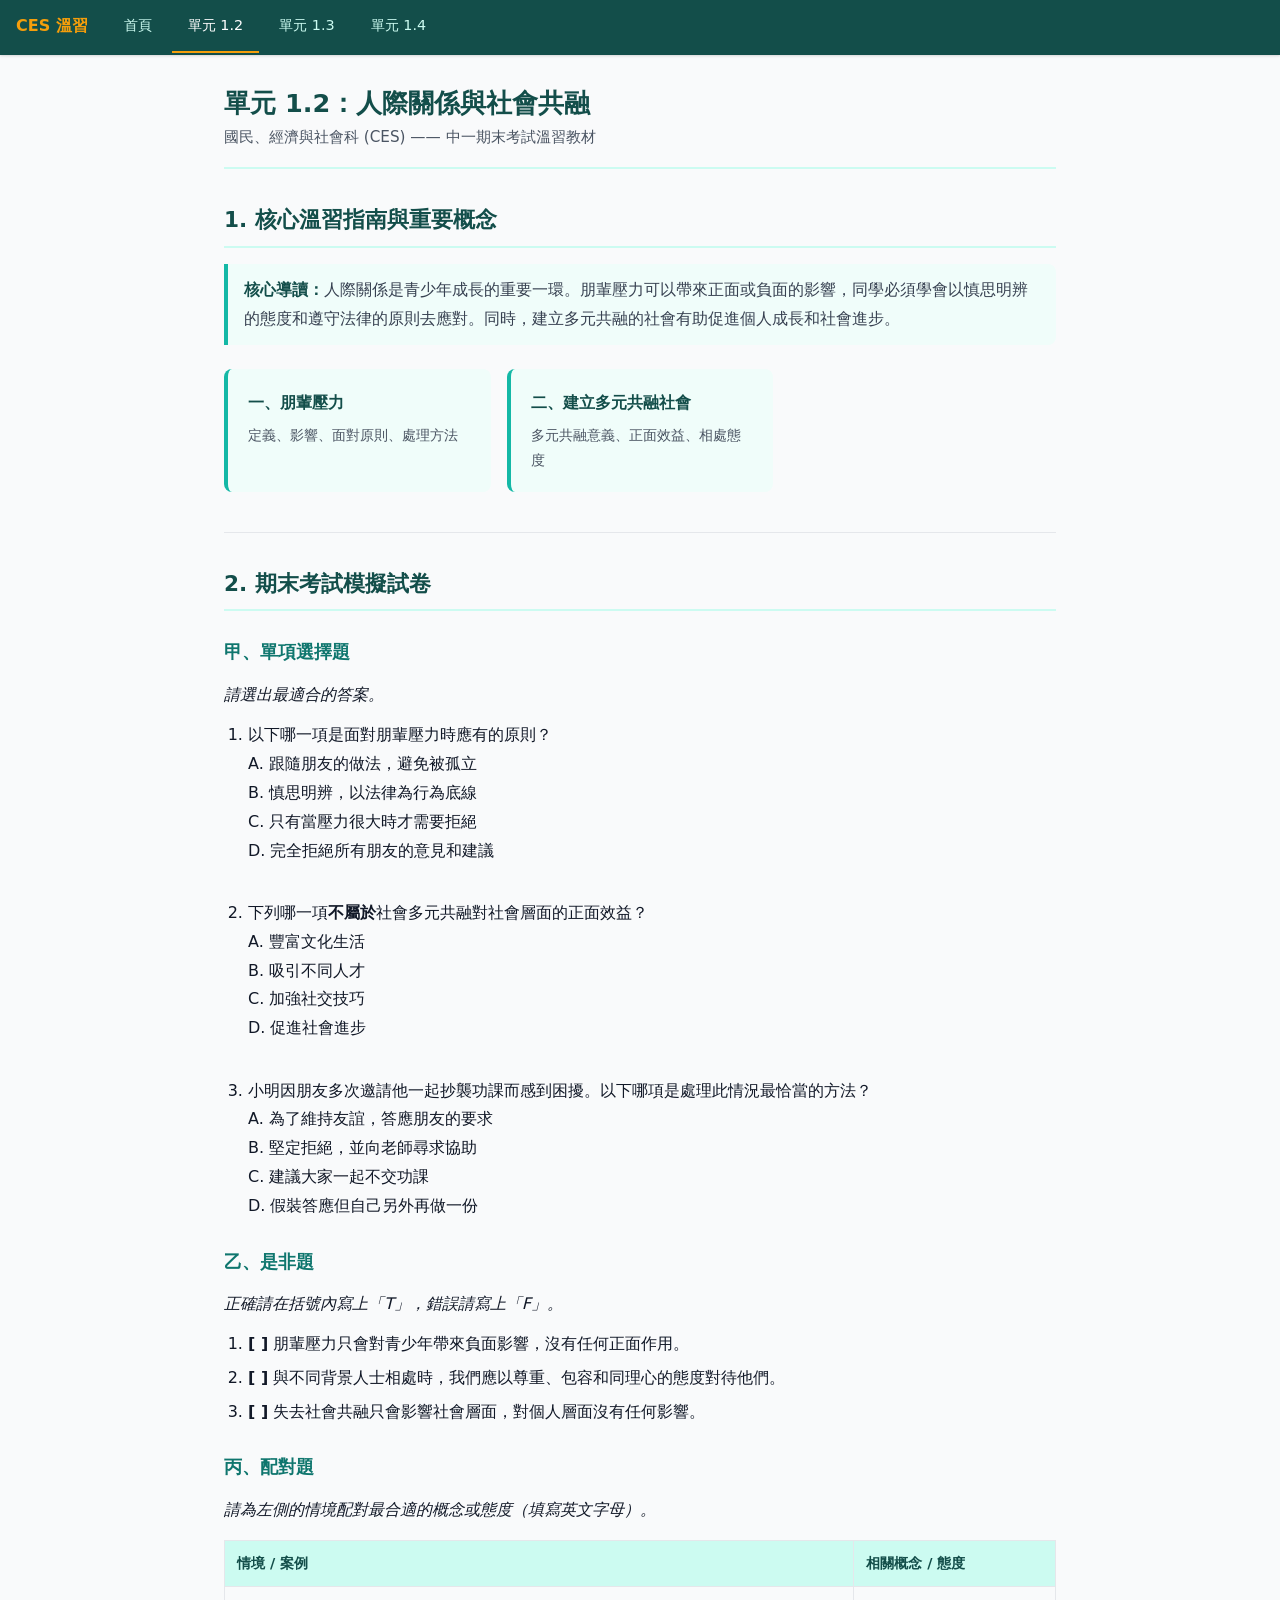
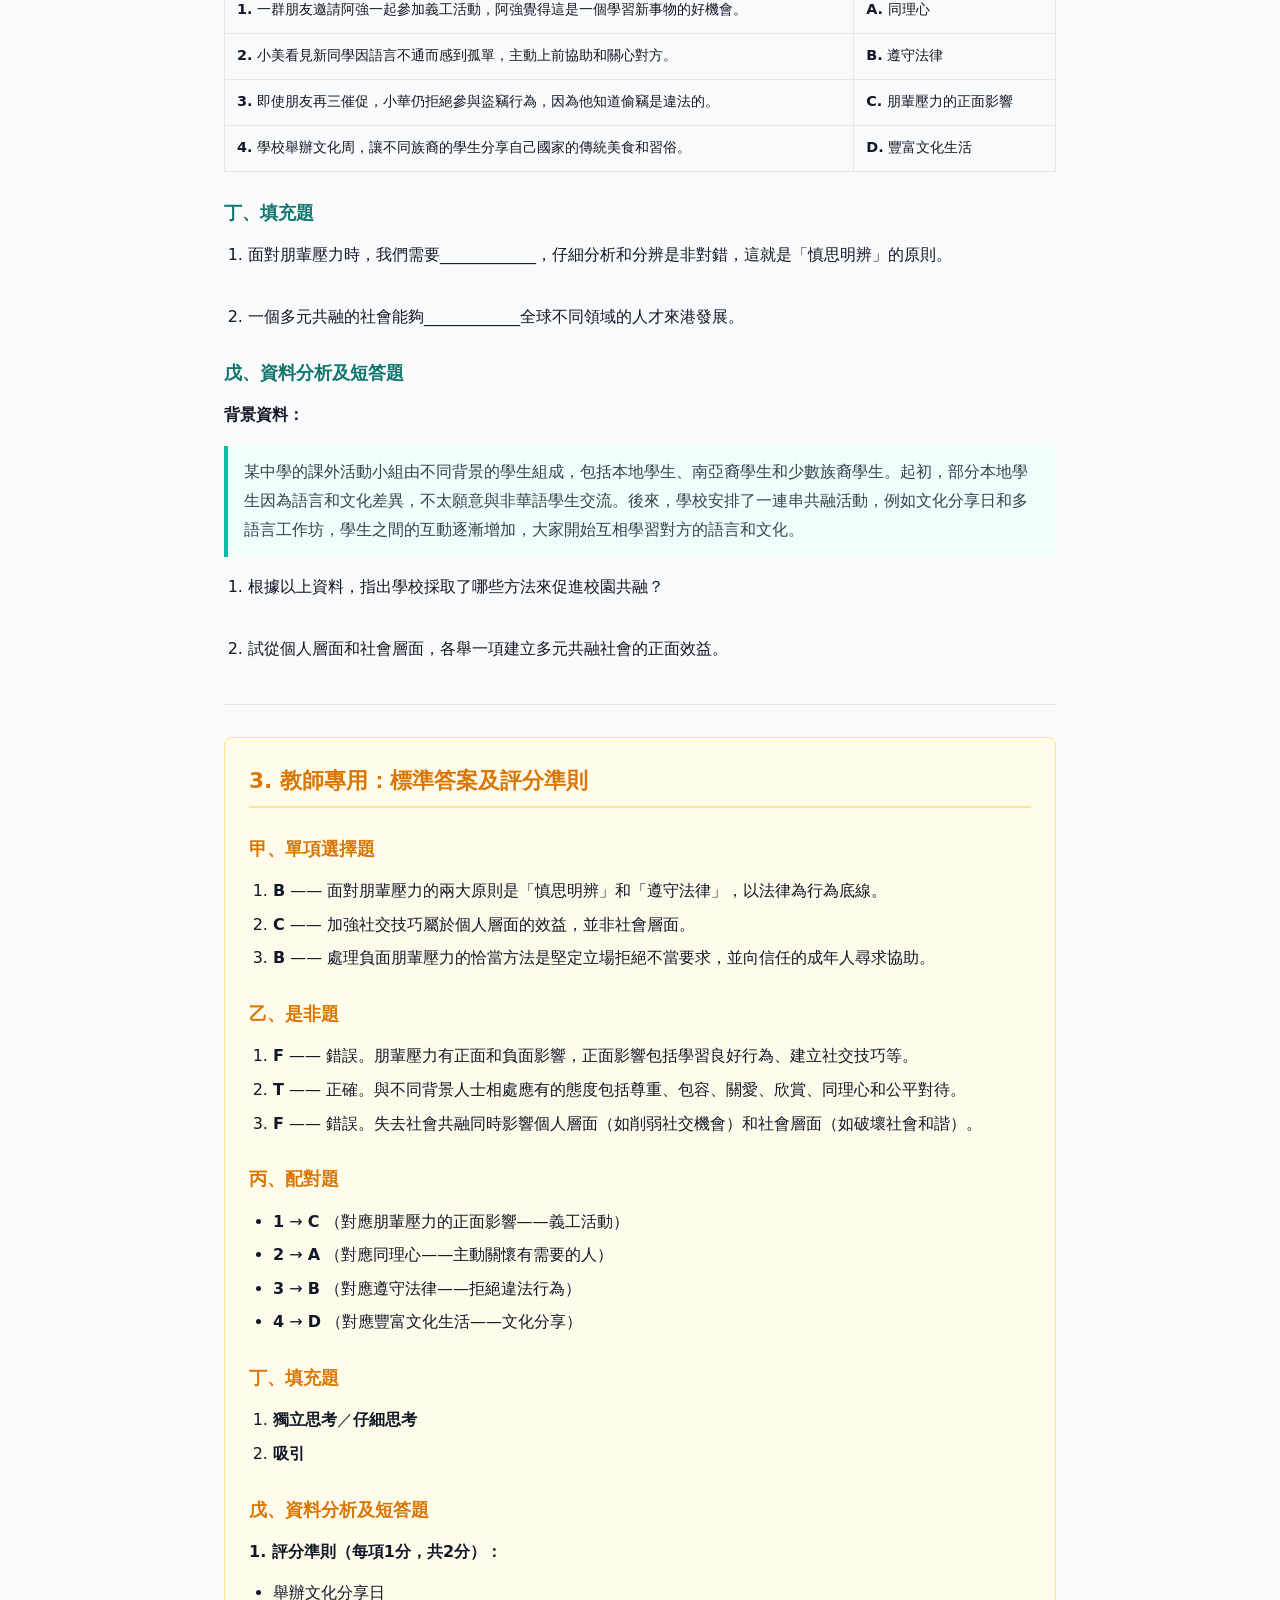
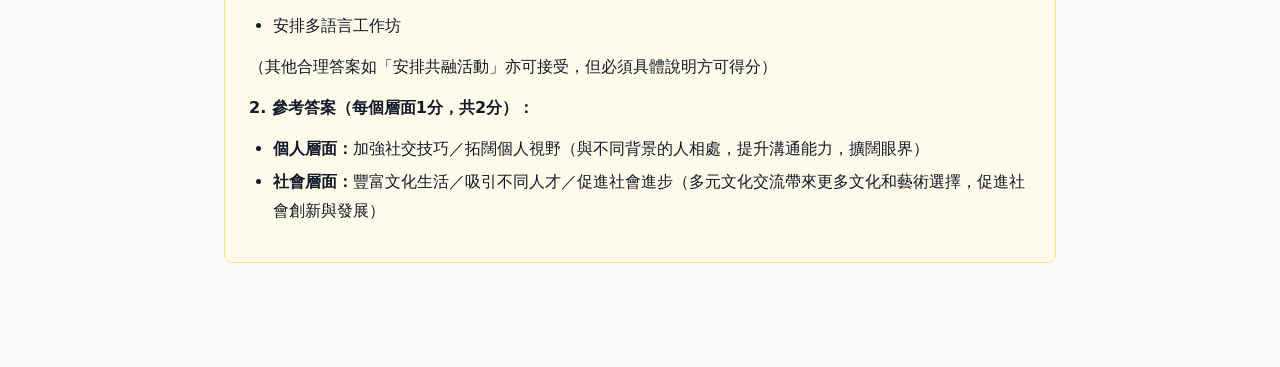
==== commit 5d409527: "Split core content into topic sub-pages per unit" ====
--- a/units/unit1-2.html
+++ b/units/unit1-2.html
@@ -38,112 +38,16 @@
 
     <blockquote><strong>核心導讀：</strong>人際關係是青少年成長的重要一環。朋輩壓力可以帶來正面或負面的影響，同學必須學會以慎思明辨的態度和遵守法律的原則去應對。同時，建立多元共融的社會有助促進個人成長和社會進步。</blockquote>
 
-    <div class="section-index" style="display:flex;flex-wrap:wrap;gap:.5rem;margin:1rem 0 1.5rem;font-size:.9rem">
-      <a href="#peer" style="background:var(--teal-50);padding:.3rem 1rem;border-radius:999px;color:var(--teal-900)">一、朋輩壓力</a>
-      <a href="#inclusive" style="background:var(--teal-50);padding:.3rem 1rem;border-radius:999px;color:var(--teal-900)">二、建立多元共融社會</a>
-      <a href="#exam" style="background:var(--warm-50);padding:.3rem 1rem;border-radius:999px;color:var(--warm-600)">模擬試卷</a>
-      <a href="#answers" style="background:var(--warm-50);padding:.3rem 1rem;border-radius:999px;color:var(--warm-600)">答案</a>
+    <div class="topic-grid" style="display:grid;grid-template-columns:repeat(auto-fill,minmax(240px,1fr));gap:1rem;margin:1.5rem 0">
+      <a href="unit1-2-peer.html" style="display:block;background:var(--teal-50);border-radius:8px;padding:1.25rem;border-left:4px solid var(--teal-500);text-decoration:none;color:inherit">
+        <h3 style="margin:0 0 .3rem;font-size:1rem;color:var(--teal-900)">一、朋輩壓力</h3>
+        <p style="margin:0;font-size:.85rem;color:var(--gray-600)">定義、影響、面對原則、處理方法</p>
+      </a>
+      <a href="unit1-2-inclusive.html" style="display:block;background:var(--teal-50);border-radius:8px;padding:1.25rem;border-left:4px solid var(--teal-500);text-decoration:none;color:inherit">
+        <h3 style="margin:0 0 .3rem;font-size:1rem;color:var(--teal-900)">二、建立多元共融社會</h3>
+        <p style="margin:0;font-size:.85rem;color:var(--gray-600)">多元共融意義、正面效益、相處態度</p>
+      </a>
     </div>
-
-    <h3 id="peer">一、朋輩壓力</h3>
-
-    <h4>4.1 甚麼是朋輩壓力？</h4>
-    <ul>
-      <li><strong>定義：</strong>是指當朋輩要求自己跟隨其他人，或影響自己的思想及判斷時，所造成的心理壓力。</li>
-      <li>朋輩壓力可以是<strong>直接</strong>（如朋友明確要求你做某事）或<strong>間接</strong>（如社會氛圍或群體行為帶來無形壓力）。</li>
-      <li>青少年往往因為渴望獲得朋友接納和認同，害怕被朋輩排擠冷落，而放棄自己的想法，做出從眾的選擇。</li>
-      <li>朋輩壓力可分為兩類：
-        <ul>
-          <li><strong>從眾型朋輩壓力：</strong>是指因害怕和別人不一樣而放棄自我，順應潮流所帶來的心理壓力。</li>
-          <li><strong>競爭型朋輩壓力：</strong>是指自覺同輩遠比自己優秀而產生的心理壓力。</li>
-        </ul>
-      </li>
-    </ul>
-
-    <h4>4.2 朋輩壓力對少年的影響</h4>
-    <table>
-      <thead><tr><th>正面影響</th><th>負面影響</th></tr></thead>
-      <tbody>
-        <tr><td>為爭取朋輩認同而發奮向上</td><td>盲目跟隨朋輩做出不當行為</td></tr>
-        <tr><td>以朋輩為學習榜樣或競爭對手，推動自己進步</td><td>放棄自己的價值觀，失去判斷是非的能力</td></tr>
-        <tr><td>朋輩間互相鼓勵，提供情感支持</td><td>失去自我，陷入迷惘</td></tr>
-        <tr><td></td><td>因不順從朋輩的要求而發生衝突，甚至遭到排擠</td></tr>
-      </tbody>
-    </table>
-
-    <h4>4.3 面對朋輩壓力的原則</h4>
-    <ul>
-      <li><strong>A 慎思明辨：</strong>仔細思考和分析，分辨是非對錯，不盲目跟從他人。
-        <ul>
-          <li>我這樣做是否正確？</li>
-          <li>這樣做對我有甚麼影響？</li>
-          <li>我是否真心想做這件事？</li>
-        </ul>
-      </li>
-      <li><strong>B 遵守法律：</strong>無論面對多大的朋輩壓力，都必須以法律作為行為底線，絕不因同儕壓力而違反法律。不應因為害怕被排擠而答應，而應該堅決拒絕，並疏遠強迫自己參與違法行為的損友。</li>
-    </ul>
-
-    <h4>4.4 處理負面朋輩壓力的方法</h4>
-    <ul>
-      <li>嘗試勸阻</li>
-      <li>果斷拒絕</li>
-      <li>離開現場</li>
-      <li>尋求協助</li>
-      <li>疏遠損友</li>
-    </ul>
-
-    <h3 id="inclusive">二、建立多元共融社會</h3>
-
-    <h4>1. 香港多元共融的社會</h4>
-
-    <h4>1.1 甚麼是多元共融的社會？</h4>
-    <ul>
-      <li><strong>多元：</strong>社會包含不同背景的人士，包括種族、文化、宗教、性別、年齡、能力等各方面的差異。</li>
-      <li><strong>共融：</strong>不同背景的人士能夠互相尊重、包容和接納，享有平等機會參與社會各項活動。</li>
-    </ul>
-
-    <h4>1.2 多元的香港社會</h4>
-    <ul>
-      <li>香港是一個國際城市，匯聚了不同種族（如南亞裔、東南亞裔）、文化和宗教背景的人士。</li>
-      <li>香港有少數族裔人士長期定居，亦有來自不同國家的外籍家庭傭工和專業人士。</li>
-    </ul>
-
-    <h4>2. 社會多元共融的正面效益</h4>
-    <table>
-      <thead><tr><th>層面</th><th>效益</th></tr></thead>
-      <tbody>
-        <tr><td><strong>個人層面</strong></td><td><strong>A 加強社交技巧</strong> —— 與不同背景的人相處，提升溝通和社交能力</td></tr>
-        <tr><td></td><td><strong>B 拓闊個人視野</strong> —— 接觸不同文化，擴闊眼界和思維</td></tr>
-        <tr><td><strong>社會層面</strong></td><td><strong>A 豐富文化生活</strong> —— 多元文化帶來更多藝術、音樂和飲食選擇</td></tr>
-        <tr><td></td><td><strong>B 吸引不同人才</strong> —— 包容的環境吸引全球人才來港發展</td></tr>
-        <tr><td></td><td><strong>C 促進社會進步</strong> —— 不同觀點交流激發創新和進步</td></tr>
-      </tbody>
-    </table>
-
-    <h4>3. 失去社會共融的後果</h4>
-    <ul>
-      <li><strong>破壞社會和諧</strong> —— 群體之間的偏見和歧視導致矛盾和衝突。</li>
-      <li><strong>文化變得單一</strong> —— 缺乏多元文化交流，社會失去活力。</li>
-      <li><strong>窒礙社會發展</strong> —— 排斥不同背景人士，削弱社會的創新能力和競爭力。</li>
-    </ul>
-
-    <h4>4. 與不同背景人士相處時應有的態度和表現</h4>
-    <ul>
-      <li><strong>尊重：</strong>尊重他人的文化和生活習慣。</li>
-      <li><strong>包容：</strong>接納他人與自己的差異。</li>
-      <li><strong>關愛：</strong>主動關懷有需要的人士。</li>
-      <li><strong>欣賞：</strong>欣賞不同文化的優點。</li>
-      <li><strong>同理心：</strong>設身處地理解他人的感受和處境。</li>
-      <li><strong>公平對待：</strong>不因背景差異而差別對待他人。</li>
-    </ul>
-
-    <h4>5. 青少年共同建立多元共融的社會</h4>
-    <ul>
-      <li><strong>了解不同背景人士</strong> —— 主動認識和了解其他文化。</li>
-      <li><strong>接納不同背景人士</strong> —— 消除偏見，以開放態度接納他人。</li>
-      <li><strong>互相學習互補不足</strong> —— 從不同文化中學習優點。</li>
-      <li><strong>協助有需要人士</strong> —— 幫助弱勢群體融入社會。</li>
-    </ul>
   </section>
 
   <hr>
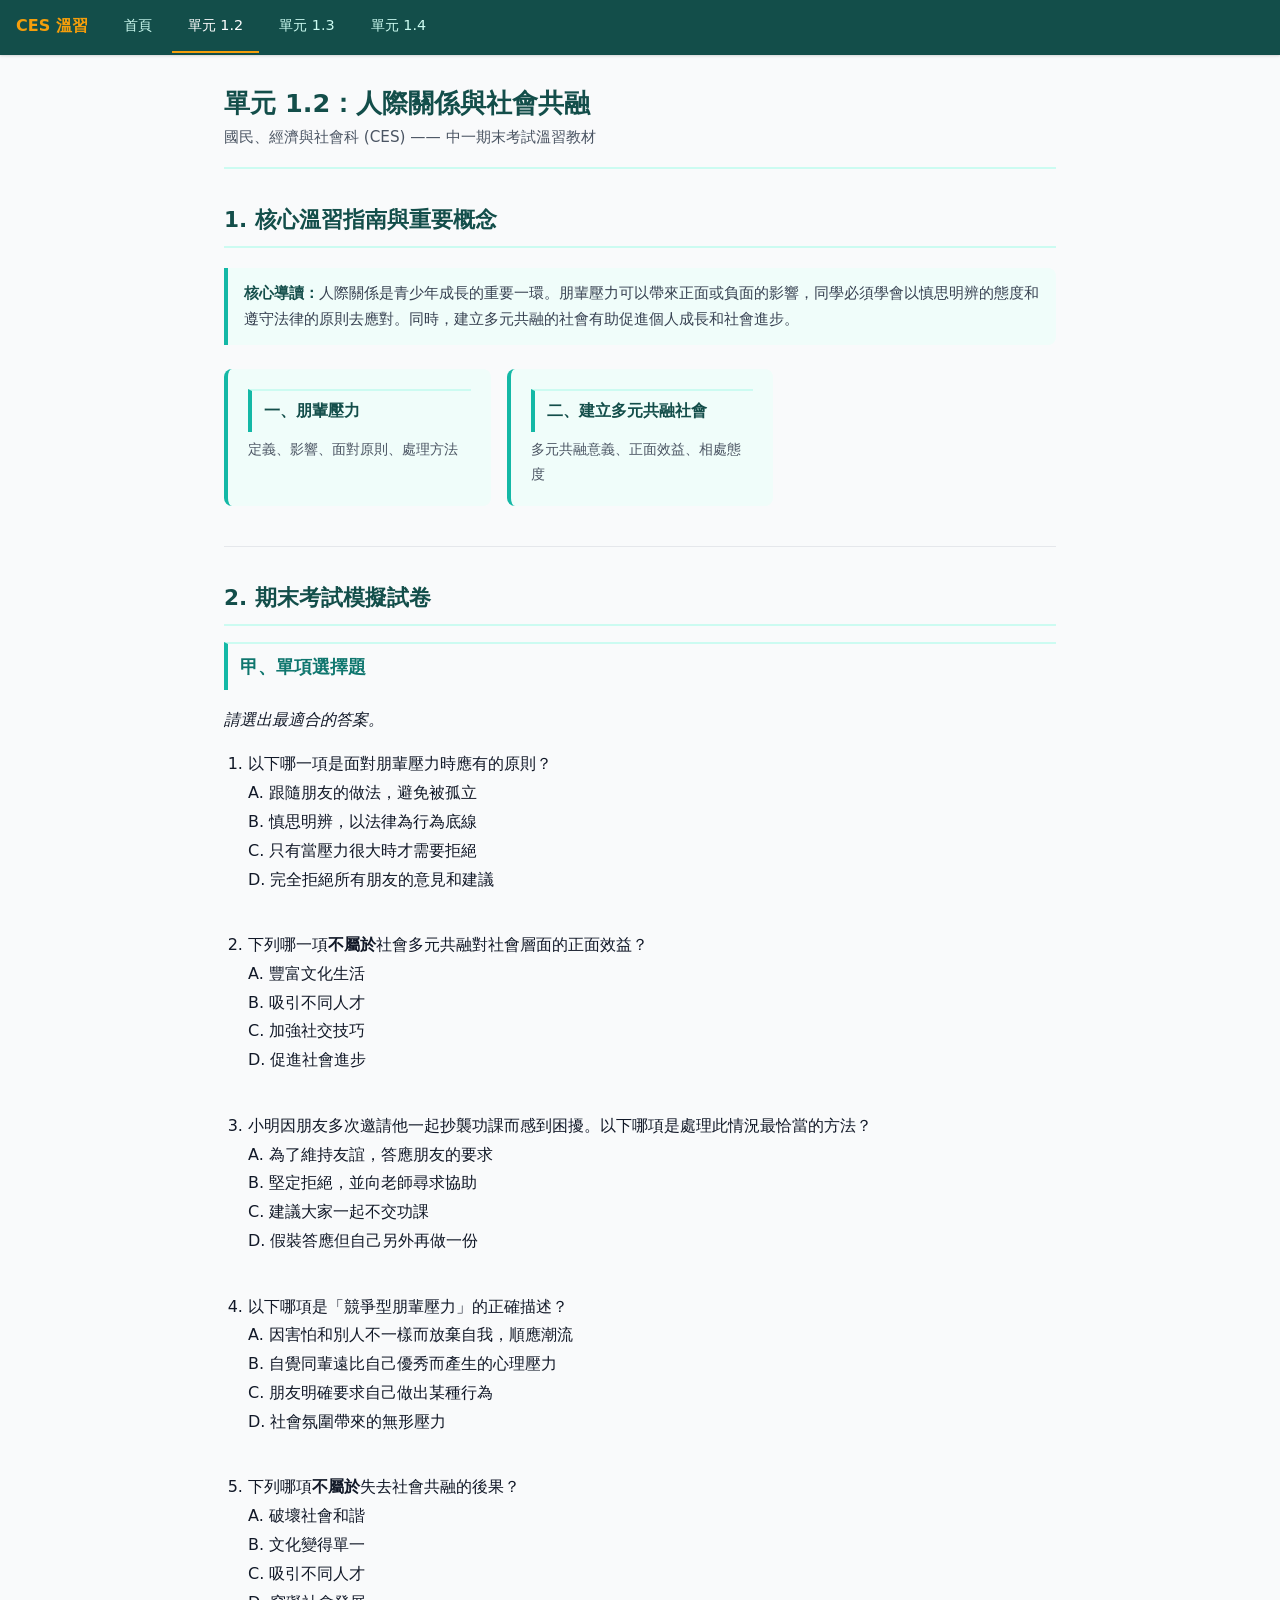
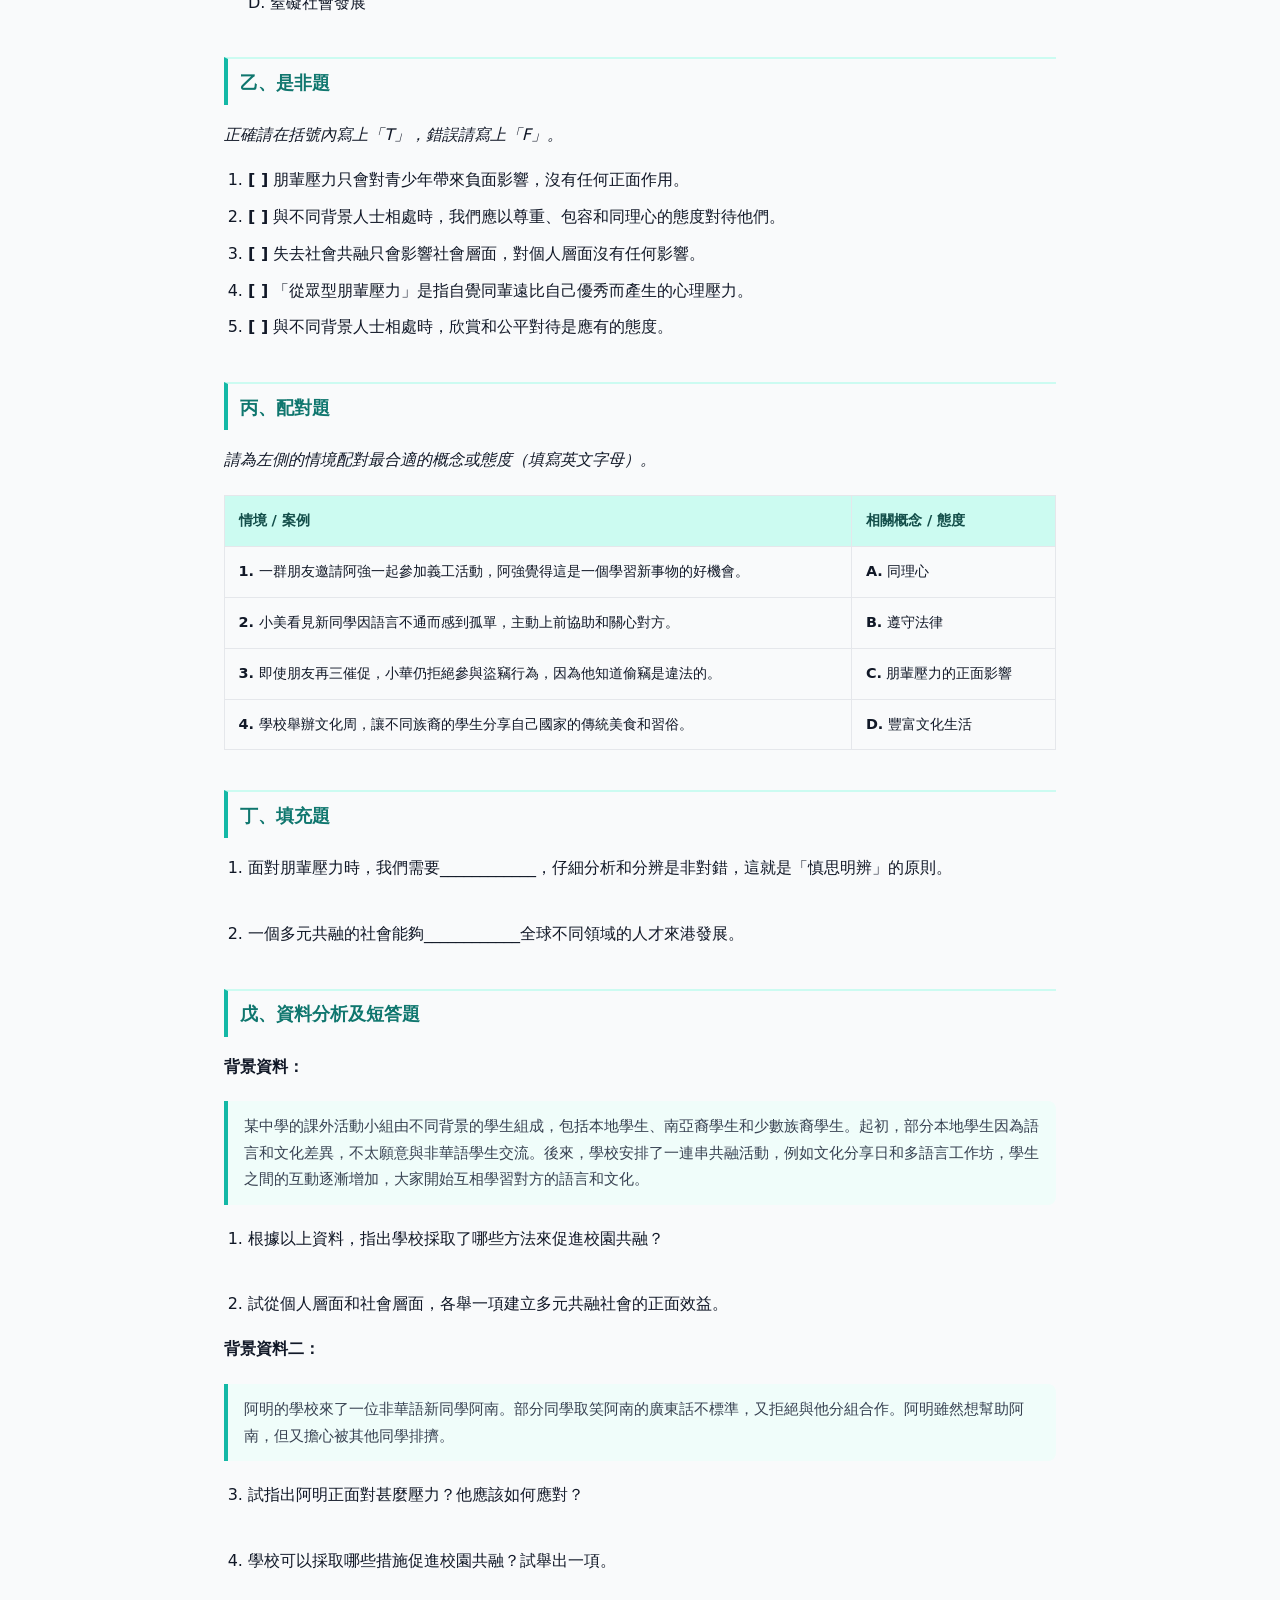
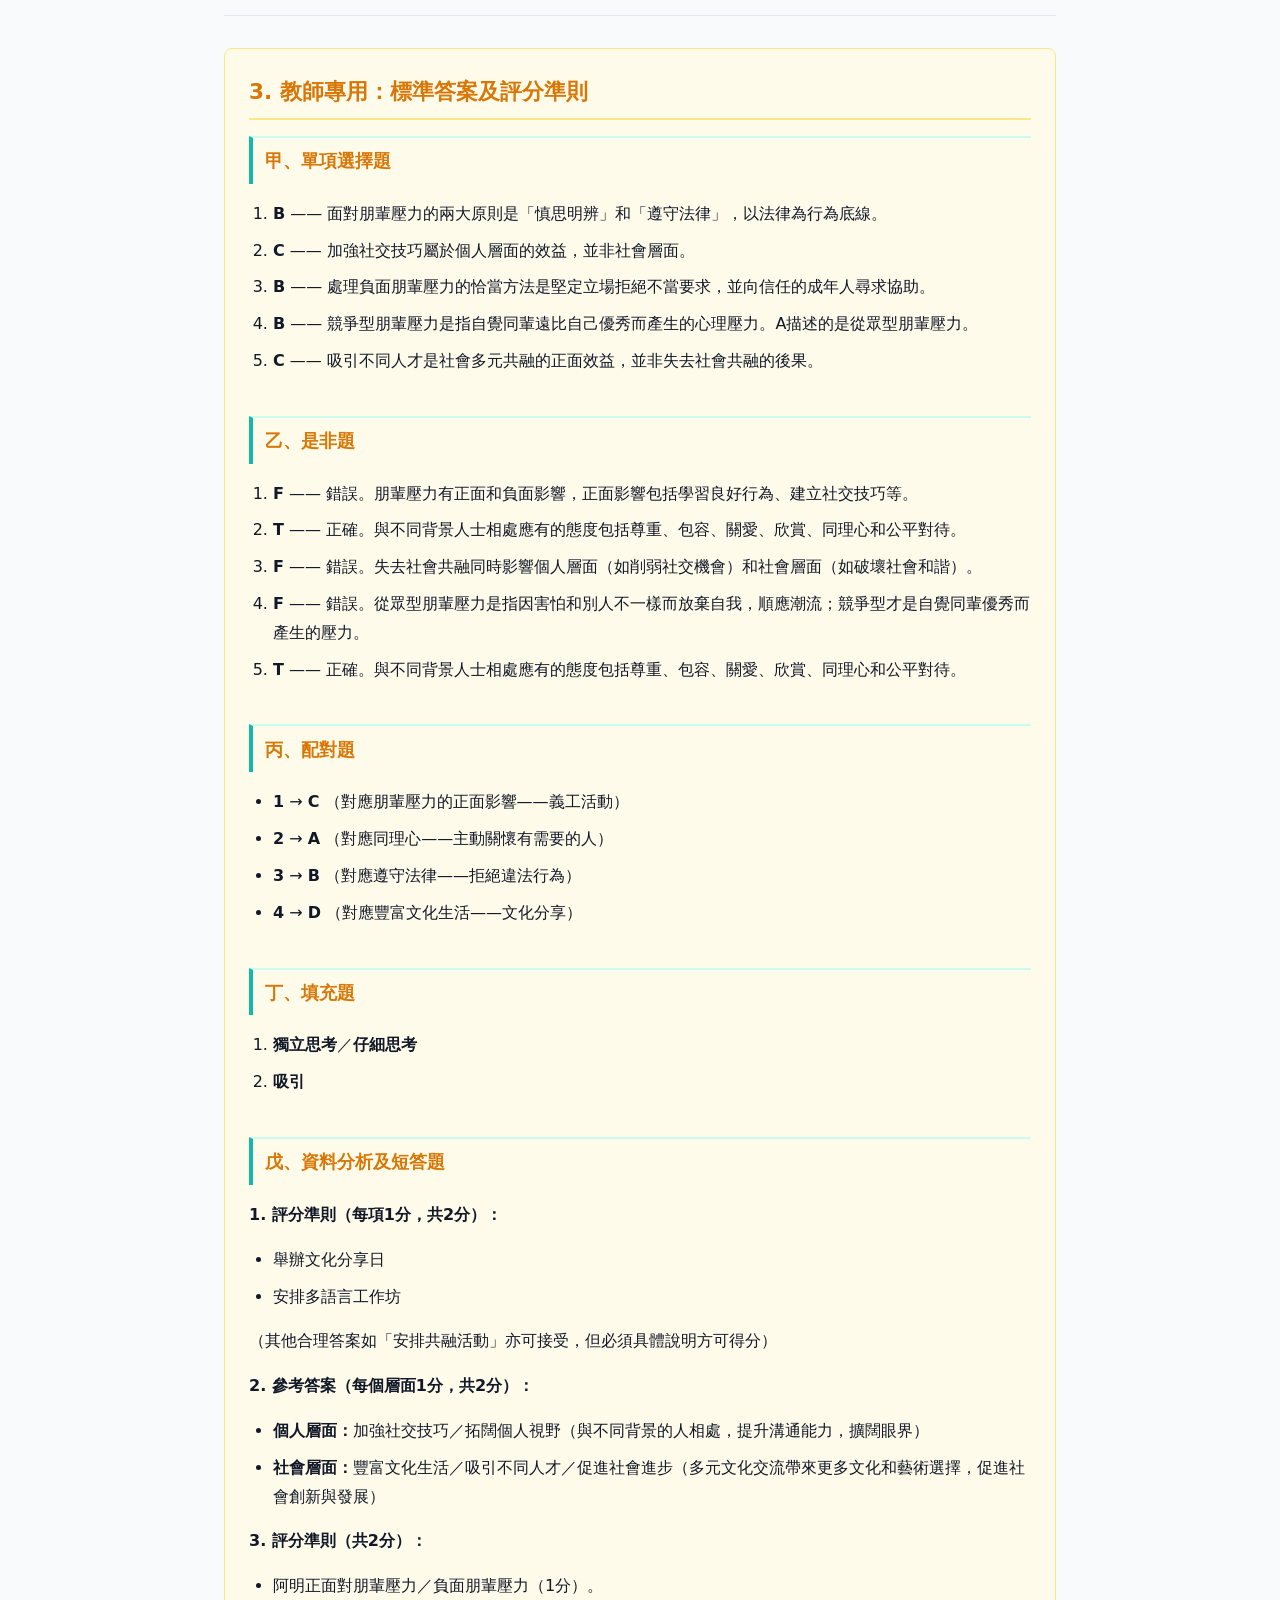
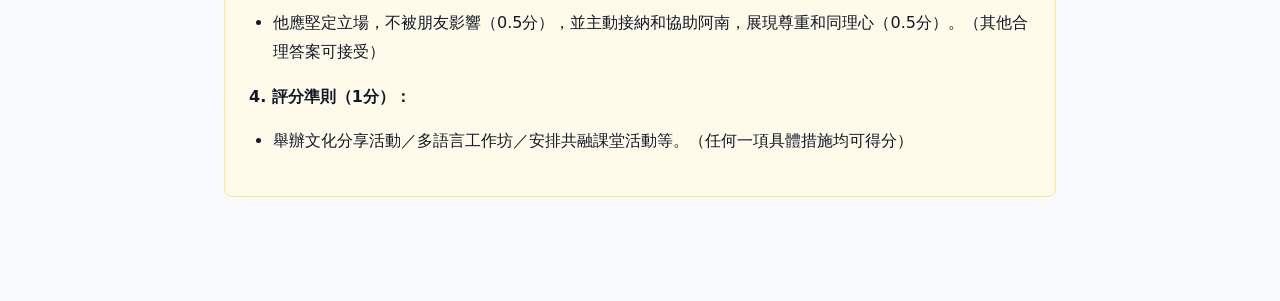
==== commit 05cc4203: "Add extra questions (MCQ, T/F, Data Analysis) to all 3 units" ====
--- a/units/unit1-2.html
+++ b/units/unit1-2.html
@@ -79,6 +79,20 @@
         C. 建議大家一起不交功課<br>
         D. 假裝答應但自己另外再做一份
       </li>
+      <br>
+      <li>以下哪項是「競爭型朋輩壓力」的正確描述？<br>
+        A. 因害怕和別人不一樣而放棄自我，順應潮流<br>
+        B. 自覺同輩遠比自己優秀而產生的心理壓力<br>
+        C. 朋友明確要求自己做出某種行為<br>
+        D. 社會氛圍帶來的無形壓力
+      </li>
+      <br>
+      <li>下列哪項<strong>不屬於</strong>失去社會共融的後果？<br>
+        A. 破壞社會和諧<br>
+        B. 文化變得單一<br>
+        C. 吸引不同人才<br>
+        D. 窒礙社會發展
+      </li>
     </ol>
 
     <h3>乙、是非題</h3>
@@ -88,6 +102,8 @@
       <li><strong>[ ]</strong> 朋輩壓力只會對青少年帶來負面影響，沒有任何正面作用。</li>
       <li><strong>[ ]</strong> 與不同背景人士相處時，我們應以尊重、包容和同理心的態度對待他們。</li>
       <li><strong>[ ]</strong> 失去社會共融只會影響社會層面，對個人層面沒有任何影響。</li>
+      <li><strong>[ ]</strong> 「從眾型朋輩壓力」是指自覺同輩遠比自己優秀而產生的心理壓力。</li>
+      <li><strong>[ ]</strong> 與不同背景人士相處時，欣賞和公平對待是應有的態度。</li>
     </ol>
 
     <h3>丙、配對題</h3>
@@ -121,6 +137,15 @@
       <br>
       <li>試從個人層面和社會層面，各舉一項建立多元共融社會的正面效益。</li>
     </ol>
+
+    <p><strong>背景資料二：</strong></p>
+    <blockquote>阿明的學校來了一位非華語新同學阿南。部分同學取笑阿南的廣東話不標準，又拒絕與他分組合作。阿明雖然想幫助阿南，但又擔心被其他同學排擠。</blockquote>
+
+    <ol start="3">
+      <li>試指出阿明正面對甚麼壓力？他應該如何應對？</li>
+      <br>
+      <li>學校可以採取哪些措施促進校園共融？試舉出一項。</li>
+    </ol>
   </section>
 
   <hr>
@@ -133,6 +158,8 @@
       <li><strong>B</strong> —— 面對朋輩壓力的兩大原則是「慎思明辨」和「遵守法律」，以法律為行為底線。</li>
       <li><strong>C</strong> —— 加強社交技巧屬於個人層面的效益，並非社會層面。</li>
       <li><strong>B</strong> —— 處理負面朋輩壓力的恰當方法是堅定立場拒絕不當要求，並向信任的成年人尋求協助。</li>
+      <li><strong>B</strong> —— 競爭型朋輩壓力是指自覺同輩遠比自己優秀而產生的心理壓力。A描述的是從眾型朋輩壓力。</li>
+      <li><strong>C</strong> —— 吸引不同人才是社會多元共融的正面效益，並非失去社會共融的後果。</li>
     </ol>
 
     <h3>乙、是非題</h3>
@@ -140,6 +167,8 @@
       <li><strong>F</strong> —— 錯誤。朋輩壓力有正面和負面影響，正面影響包括學習良好行為、建立社交技巧等。</li>
       <li><strong>T</strong> —— 正確。與不同背景人士相處應有的態度包括尊重、包容、關愛、欣賞、同理心和公平對待。</li>
       <li><strong>F</strong> —— 錯誤。失去社會共融同時影響個人層面（如削弱社交機會）和社會層面（如破壞社會和諧）。</li>
+      <li><strong>F</strong> —— 錯誤。從眾型朋輩壓力是指因害怕和別人不一樣而放棄自我，順應潮流；競爭型才是自覺同輩優秀而產生的壓力。</li>
+      <li><strong>T</strong> —— 正確。與不同背景人士相處應有的態度包括尊重、包容、關愛、欣賞、同理心和公平對待。</li>
     </ol>
 
     <h3>丙、配對題</h3>
@@ -170,6 +199,17 @@
       <li><strong>個人層面：</strong>加強社交技巧／拓闊個人視野（與不同背景的人相處，提升溝通能力，擴闊眼界）</li>
       <li><strong>社會層面：</strong>豐富文化生活／吸引不同人才／促進社會進步（多元文化交流帶來更多文化和藝術選擇，促進社會創新與發展）</li>
     </ul>
+
+    <p><strong>3. 評分準則（共2分）：</strong></p>
+    <ul>
+      <li>阿明正面對朋輩壓力／負面朋輩壓力（1分）。</li>
+      <li>他應堅定立場，不被朋友影響（0.5分），並主動接納和協助阿南，展現尊重和同理心（0.5分）。（其他合理答案可接受）</li>
+    </ul>
+
+    <p><strong>4. 評分準則（1分）：</strong></p>
+    <ul>
+      <li>舉辦文化分享活動／多語言工作坊／安排共融課堂活動等。（任何一項具體措施均可得分）</li>
+    </ul>
   </section>
 
 </div>
--- a/styles/main.css
+++ b/styles/main.css
@@ -202,39 +202,46 @@
 h3 {
   font-size: 1.15rem;
   color: var(--teal-700);
-  margin: 1.5rem 0 .75rem;
-}
+  margin: 2.5rem 0 1rem;
+  padding: .4rem 0 .4rem .75rem;
+  border-top: 2px solid var(--teal-100);
+  border-left: 4px solid var(--teal-500);
+}
+h3:first-of-type { margin-top: 0; }
 
 h4 {
-  font-size: 1.05rem;
+  font-size: 1rem;
   color: var(--gray-700);
-  margin: 1rem 0 .5rem;
+  margin: 1.25rem 0 .5rem;
+  padding-left: .75rem;
+  border-left: 3px solid var(--warm-500);
 }
 
 blockquote {
   background: var(--teal-50);
   border-left: 4px solid var(--teal-500);
   padding: .75rem 1rem;
-  margin: 1rem 0;
+  margin: 1.25rem 0;
   border-radius: 0 var(--radius) var(--radius) 0;
+  font-size: .92rem;
   color: var(--gray-700);
 }
 blockquote strong { color: var(--teal-900); }
 
-p { margin-bottom: .75rem; }
-
-ul, ol { margin: .5rem 0 .75rem 1.5rem; }
-li { margin-bottom: .3rem; }
+p { margin-bottom: 1rem; }
+
+ul, ol { margin: .5rem 0 1rem 1.5rem; }
+li { margin-bottom: .5rem; }
 
 table {
   width: 100%;
   border-collapse: collapse;
-  margin: 1rem 0;
+  margin: 1.25rem 0;
   font-size: .9rem;
 }
 th, td {
   border: 1px solid var(--gray-200);
-  padding: .6rem .75rem;
+  padding: .75rem .85rem;
   text-align: left;
   vertical-align: top;
 }
